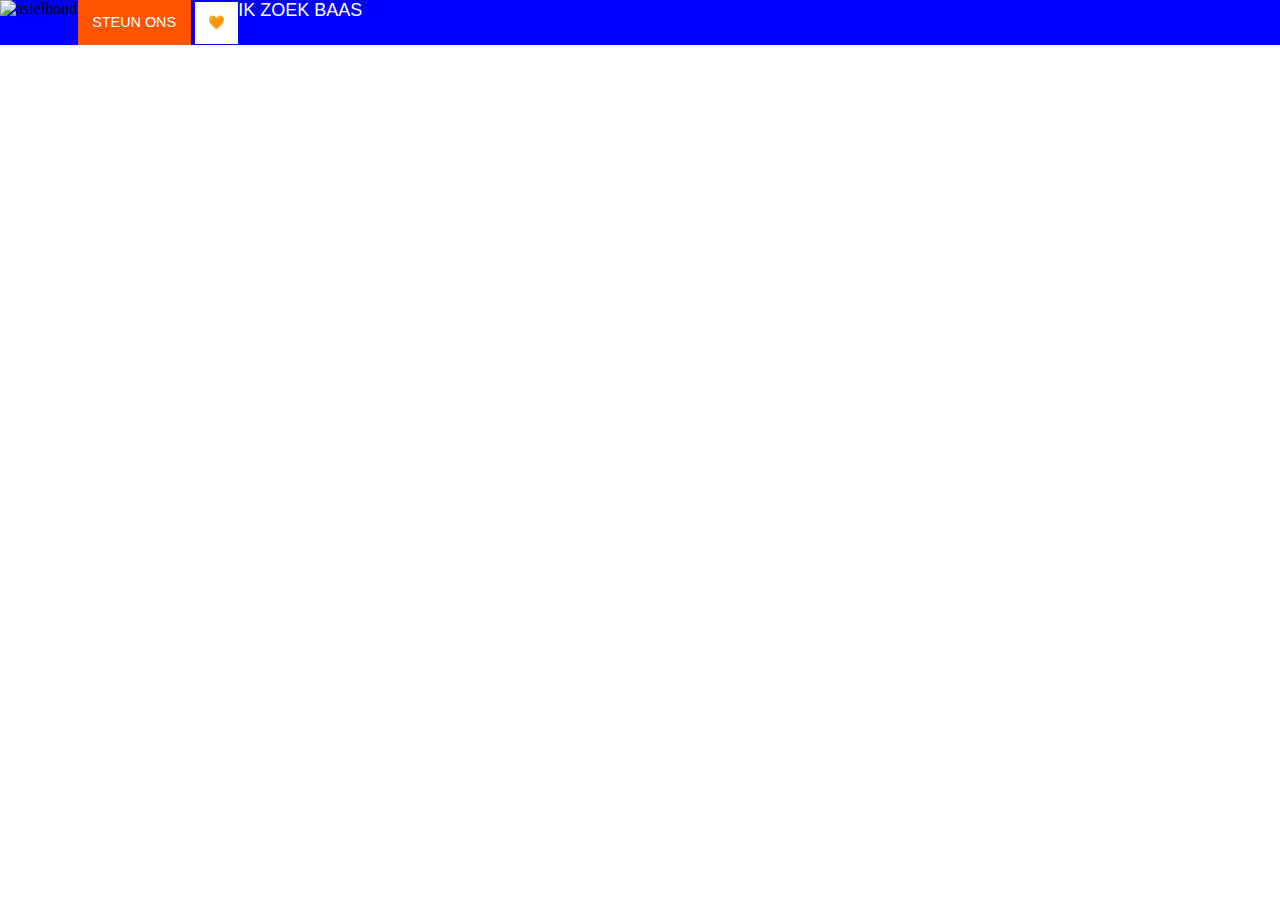
==== index.html @ fabfe022 "Add files via upload" ====
<!DOCTYPE html>
<html lang="en">
<head>
    <meta charset="UTF-8">
    <meta name="viewport" content="width=device-width, initial-scale=1.0">
    <title>Dierenasiel</title>
    <link rel="stylesheet" href="style.css" /> 
</head>
<body>
    <header> 
        <img src="img/hond.jpg" alt="asielhond">
        <a href="index.html"> <img class="logo" src="img/logo-ikzoekbaas.jpg" alt="logo asiel"> </a>
        <nav>
            <button onclick="window.location.href='#';">Steun ons</button> 
            <button onclick="window.location.href='#';">🧡</button> 
        </nav>

       
        <section class="headerimg">
            <p>Ik zoek baas<p> 
        </section>

     

    </header>
</body>
</html>
---- style.css ----
* {
    margin: 0;
    padding: 0;
    box-sizing: border-box;                             /* alle standaard marges rondom de pagina verwijderen */
  }

  :root {
      --background-button-color:#ff5400;
      --background-secundair-button-color:#ffffff;
      --p-button-color: #ffffff;
  }
/******** HEADER EN NAV **********/

  .logo {
      width: 60px;
  }
header {
    position: fixed;                                    /* header staat vast tijdens scrollen */
    display:flex;
    flex-direction: row;   
    background-color: blue;
    width: 100%;
  }

  header > img {
      position: absolute;
      width: 100%;
      height: 100%;
  }

 button:nth-of-type(1) {            /* dit spreekt alleen de 1e button van alle buttons aan */
    position: relative;
    padding:1em;
    border: none;

    background-color:var(--background-button-color);
    color:var(--p-button-color);

    font-family: 'Open Sans', sans-serif;
    font-weight:400;
    font-size:0.9em;
    text-transform:uppercase;

  }

  button:nth-of-type(2) {            /* dit spreekt alleen de 2e button van alle buttons aan */
    position: relative;
    padding:1em;
    border: none;

    background-color:var(--background-secundair-button-color);
  }

  section.headerimg {
    color:var(--p-button-color);

    font-family: 'Open Sans', sans-serif;
    font-size: 1.125em;
    text-transform:uppercase;

  }

  /******** BODY **********/
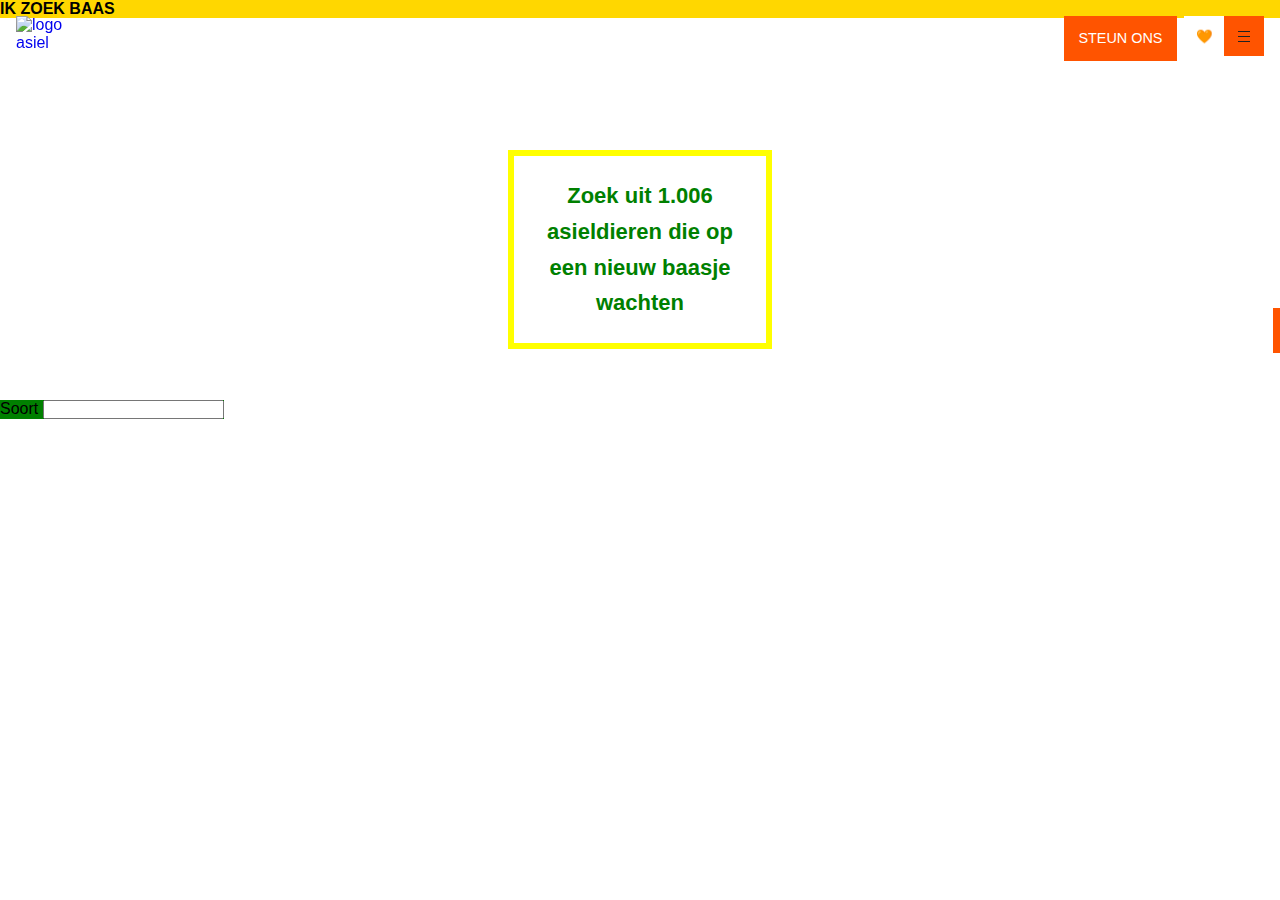
==== commit 7494101a: "Add files via upload" ====
--- a/index.html
+++ b/index.html
@@ -8,20 +8,53 @@
 </head>
 <body>
     <header> 
-        <img src="img/hond.jpg" alt="asielhond">
+
         <a href="index.html"> <img class="logo" src="img/logo-ikzoekbaas.jpg" alt="logo asiel"> </a>
         <nav>
             <button onclick="window.location.href='#';">Steun ons</button> 
             <button onclick="window.location.href='#';">🧡</button> 
+            <button aria-hidden="true">  
+                <span> </span>
+                <span> </span>
+                <span> </span>
+            </button>
+            <ul> 
+                <li><a href="#"> Home </a></li>
+                <li><a href="#"> Zoek een dier </a></li>
+                <li><a href="#"> Succesvol geplaatst </a></li>
+                <li><a href="#"> Dierenasielen </a></li>
+                <li><a href="#"> Meet Your Match </a></li>
+                <li><a href="#"> Adoptietarieven </a></li>
+                <li><a href="#"> Tips voor de baas </a></li>
+
+                <button> Steun ons</button>
+
+            </ul>
         </nav>
 
-       
-        <section class="headerimg">
-            <p>Ik zoek baas<p> 
+    </header>
+    <main> 
+        <section> 
+            <ul>
+                <li><img src="img/header-hond.jpg" alt="hond"/></li>
+                <li><img src="img/header-konijn.jpg" alt="konijn"></li>
+                <li><img src="img/header-hond2.jpg" alt="hond2"></li>
+                <li><img src="img/header-hond3.jpg" alt="hond"></li>
+            </ul>
+         </section>
+
+         <h1> ik zoek baas</h1>
+
+        <section>
+            <h1>Zoek uit 1.006 asieldieren die op een nieuw baasje wachten</h1>
+
+            <form> 
+                <label for="name">Soort </label>
+                <input type="text" name="name" id="soort" required>
+
+            </form>
         </section>
-
-     
-
-    </header>
+    </main> 
+    <script src="script.js"></script>
 </body>
 </html>--- a/style.css
+++ b/style.css
@@ -1,63 +1,290 @@
+ /************************** 
+        GEHELE WEBSITE 
+  **************************/
+
 * {
     margin: 0;
     padding: 0;
-    box-sizing: border-box;                             /* alle standaard marges rondom de pagina verwijderen */
-  }
-
-  :root {
-      --background-button-color:#ff5400;
-      --background-secundair-button-color:#ffffff;
-      --p-button-color: #ffffff;
-  }
-/******** HEADER EN NAV **********/
-
-  .logo {
-      width: 60px;
-  }
+    box-sizing: border-box;                        /* alle standaard marges rondom de pagina verwijderen */
+}
+
+:root {
+    --background-button-color:#ff5400;
+    --text-color: #ffffff;
+    --click-text-color: #222;
+}
+
+body {
+    font-family: 'Open Sans', sans-serif;
+}
+
+  /************************** 
+            HEADER 
+  **************************/
+
+.logo {
+      position: absolute;
+      width: 60px;  
+      margin:1em;
+} 
+
 header {
-    position: fixed;                                    /* header staat vast tijdens scrollen */
-    display:flex;
-    flex-direction: row;   
+    position: fixed;                                /* header staat vast tijdens scrollen */ 
+    z-index:50;
+    display:flex;                 
+
     background-color: blue;
     width: 100%;
-  }
-
-  header > img {
-      position: absolute;
-      width: 100%;
-      height: 100%;
-  }
-
- button:nth-of-type(1) {            /* dit spreekt alleen de 1e button van alle buttons aan */
-    position: relative;
+}
+
+
+    /************************** 
+            NAV
+  **************************/
+
+nav {
+    position: absolute;
+    display: flex;
+    right:0;
+    margin:1em;
+}
+
+header nav ul li a {
+    color:var(--text-color);
+      
+    font-size: 1.375em;
+    font-weight: 600;
+    text-decoration: none;
+    line-height: 2em;
+
+    margin: 3em 1em 1em 1em;                      /* ????? ik wil aan de bovenkant meer margin */ 
+}
+
+header nav ul li a:hover {                        /* als je over de listitems in het menu hovert */ 
+    color:var(--click-text-color);
+}
+
+nav.menuOpen ul {
+    transform:translateX(0);                        /* classlist uit javascript */ 
+}
+
+nav ul {
+    position: fixed;                                /* uit voorbeeldcode oefening 3 Media Queries en Grid gehaald */ 
+    top:0;
+    right:0;
+    bottom:0;
+    left:0;
+
+    transform:translateX(100%);                     /* de ul wordt helemaal uit beeld gebracht */ 
+    transition: .3;
+
+    background-color: #ff5400;
+    list-style: none;
+}
+
+ul button {
+    background-color:yellow;
+    color: red;
+}
+
+button:nth-of-type(1) {                           /* dit spreekt alleen de 1e button van alle buttons aan */
+    position: relative;
+    z-index:100;
     padding:1em;
+    right:.5em;
     border: none;
 
     background-color:var(--background-button-color);
-    color:var(--p-button-color);
-
-    font-family: 'Open Sans', sans-serif;
+    color:var(--text-color);
+
     font-weight:400;
     font-size:0.9em;
     text-transform:uppercase;
-
-  }
-
-  button:nth-of-type(2) {            /* dit spreekt alleen de 2e button van alle buttons aan */
-    position: relative;
+}
+
+button:nth-of-type(2) {                            /* dit spreekt alleen de 2e button van alle buttons aan */
+    position: relative;
+    z-index:100;
+    display: flex;
+    justify-content:center;
+
+
     padding:1em;
     border: none;
 
-    background-color:var(--background-secundair-button-color);
+    width:3em;
+    height:3em;
+
+    background-color:var(--text-color);
+}
+
+nav button:nth-of-type(3) { 
+    background-color:var(--background-button-color);
+    border: none;
+
+    width:3em;
+    height:3em;
+      
+    position: relative;
+    z-index:100;
+
+    display:flex;
+    justify-content: center;
+    align-items:center;
   }
 
-  section.headerimg {
-    color:var(--p-button-color);
-
-    font-family: 'Open Sans', sans-serif;
-    font-size: 1.125em;
+/************************** 
+     NAV: HAMBURGER MENU
+**************************/
+
+nav button:nth-of-type(3) span { 
+    display:block;
+    width:30%;
+    height:1px;
+    background-color:black;
+
+    position: absolute;
+  }
+
+nav button:nth-of-type(3) span:nth-of-type(1) {
+    transform: translateY(-5px);
+    background-color: var(--click-text-color);
+  } 
+
+nav button:nth-of-type(3) span:nth-of-type(2) {
+    background-color: var(--click-text-color);
+} 
+
+nav button:nth-of-type(3) span:nth-of-type(3) {
+    transform: translateY(5px);
+    background-color: var(--click-text-color);
+} 
+
+nav.menuOpen button:nth-of-type(3) span:nth-of-type(1) {
+    transform: rotate(45deg);
+} 
+
+nav.menuOpen button:nth-of-type(3) span:nth-of-type(2) {
+    opacity: 0;
+} 
+
+nav.menuOpen button:nth-of-type(3) span:nth-of-type(3) {
+    transform: rotate(-45deg);
+} 
+
+/************************** 
+        MAIN
+**************************/
+
+main img {
+    position: absolute;
+    
+    width: 100%;
+    height: auto;
+}
+
+main h1 {
+    background-color:gold;
+
+    position: relative;
+    z-index:1;
+
+    font-weight:700;
+    font-size:1em;
     text-transform:uppercase;
-
-  }
-
-  /******** BODY **********/
+}
+
+
+   /************************** 
+        SLIDESHOW
+  **************************/
+  
+main section:first-of-type {                            /* de eerste section in de main --> slideshow */
+    position: relative;
+
+    max-width: 30em;
+    background-color: yellow;
+}
+
+
+@keyframes slideshow {                                  /* code van Sanne */
+	0% {
+		left:100%;
+	}
+	12.5%, 25% {
+		left:0%;
+	}
+	37.5%, 100% {
+		left:-100%;
+	}
+}
+
+main ul {
+	position:relative;
+	margin:0;
+	padding:0;
+	list-style:none;
+}
+
+main li {
+	position:absolute;
+	width:100%;
+	
+	animation-name:slideshow;                           /* code van Sanne */
+	animation-duration:8s;
+	animation-iteration-count:infinite;
+}
+
+main section ul li img {                                /* alle img van de slideshow */
+    width: 170%;
+ 
+}
+
+main li:nth-of-type(1) {                                /* de animatie tijden van alle img */
+    animation-delay:0s;
+}
+
+main li:nth-of-type(2) {
+    animation-delay:2s;
+
+}
+
+main li:nth-of-type(3) {
+    animation-delay:4s;
+}
+
+main li:nth-of-type(4) {
+    animation-delay:6s;
+
+}
+
+
+ /************************** 
+            FORM
+  **************************/
+
+main section h1:nth-of-type(1) {
+    color: green;
+    background-color: var(--text-color);
+    border: solid .3em yellow;
+    
+    font-size: 1.375em;
+    text-align: center;
+    line-height: 1.625em;
+    text-transform: none;
+
+    
+    position: relative;
+    top:6em;
+    margin-left:auto;
+    margin-right: auto;
+    width: 12em;
+    padding: 1em;
+}
+
+section form {
+    position: absolute;
+    top:25em;
+
+    background-color: green;
+}
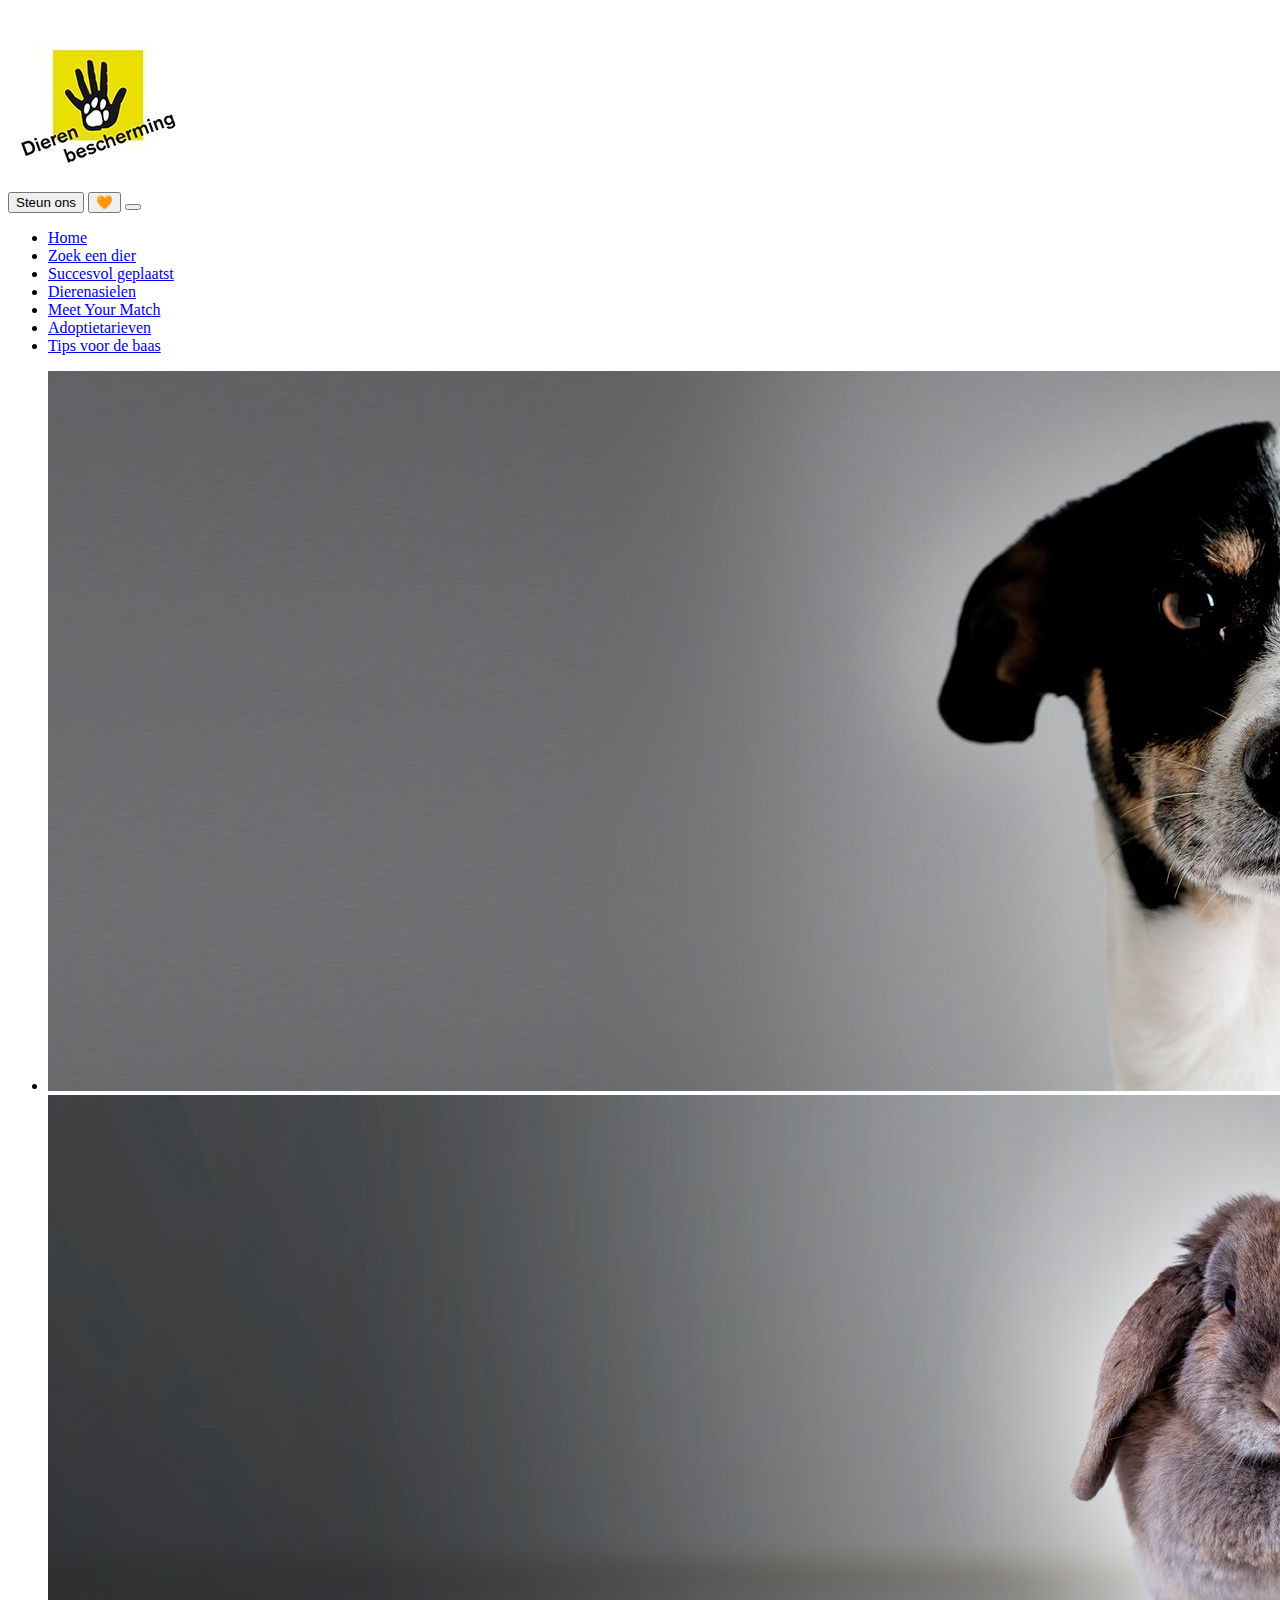
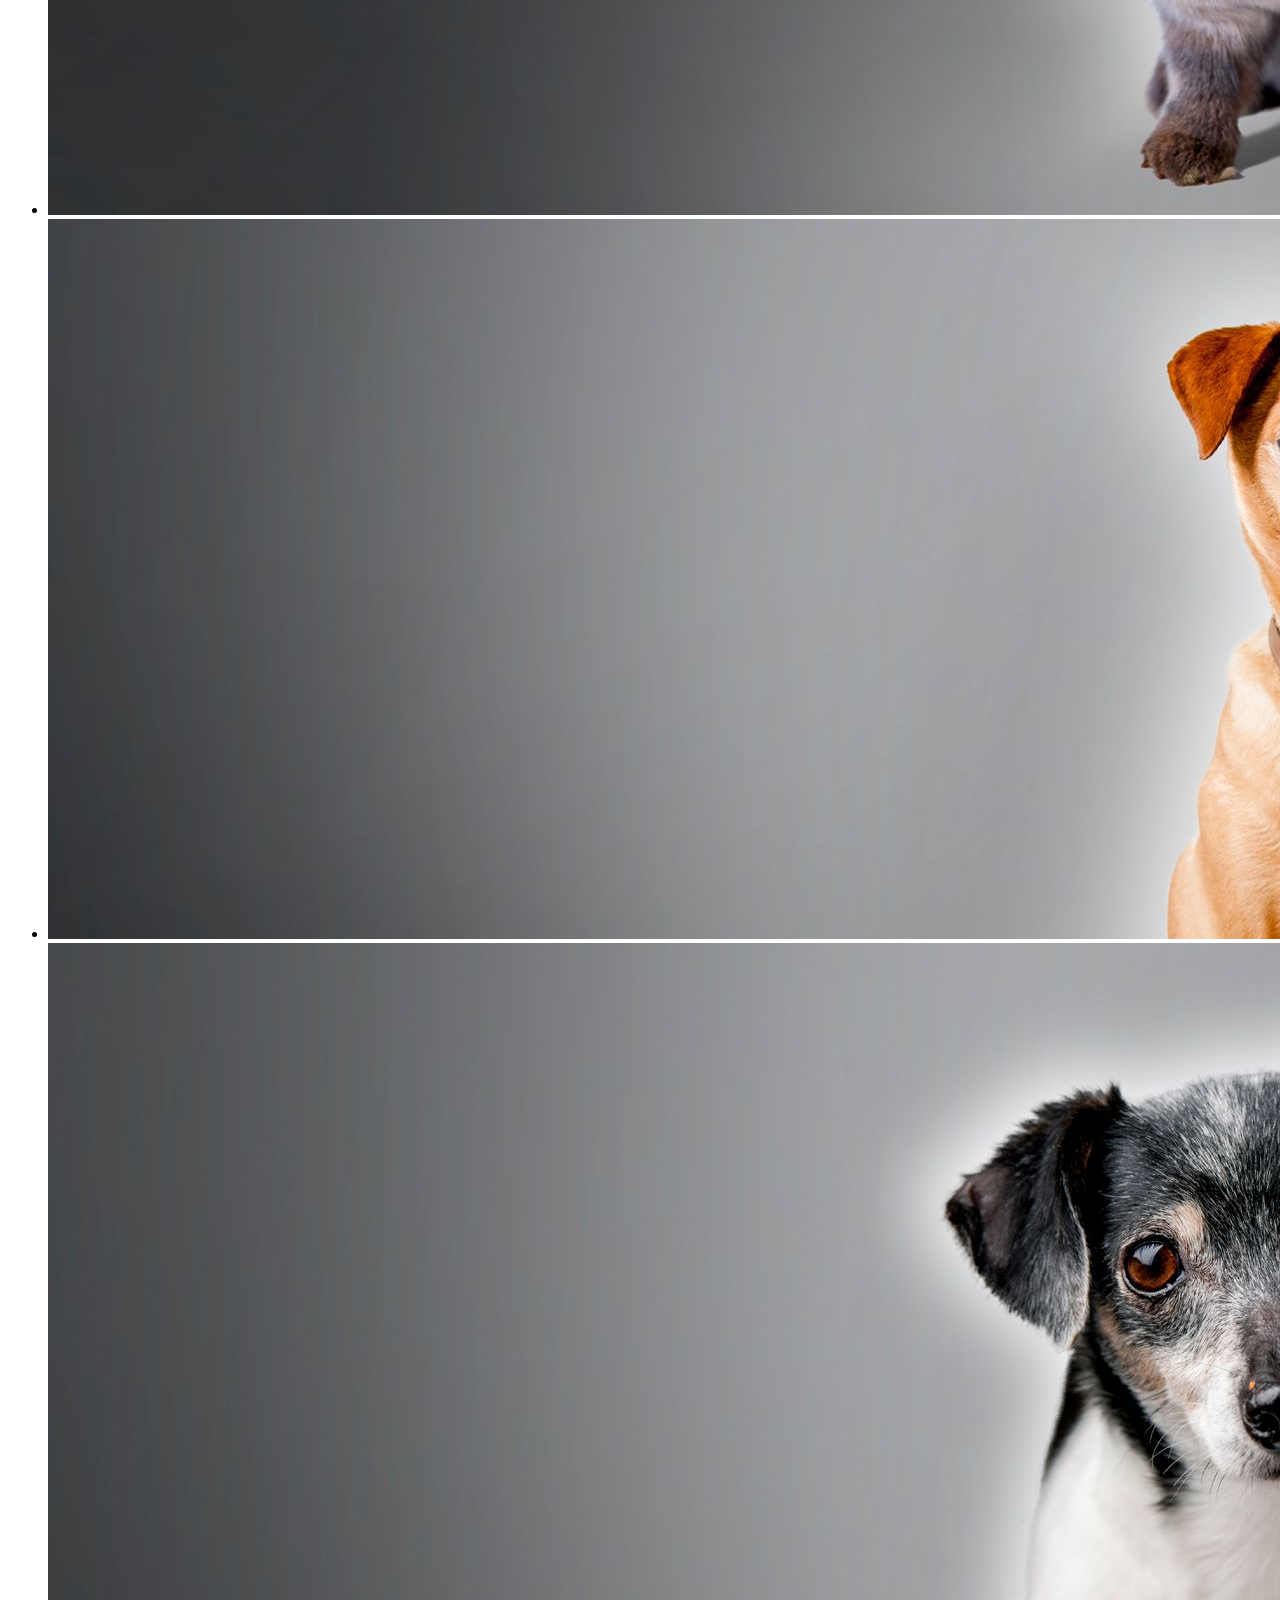
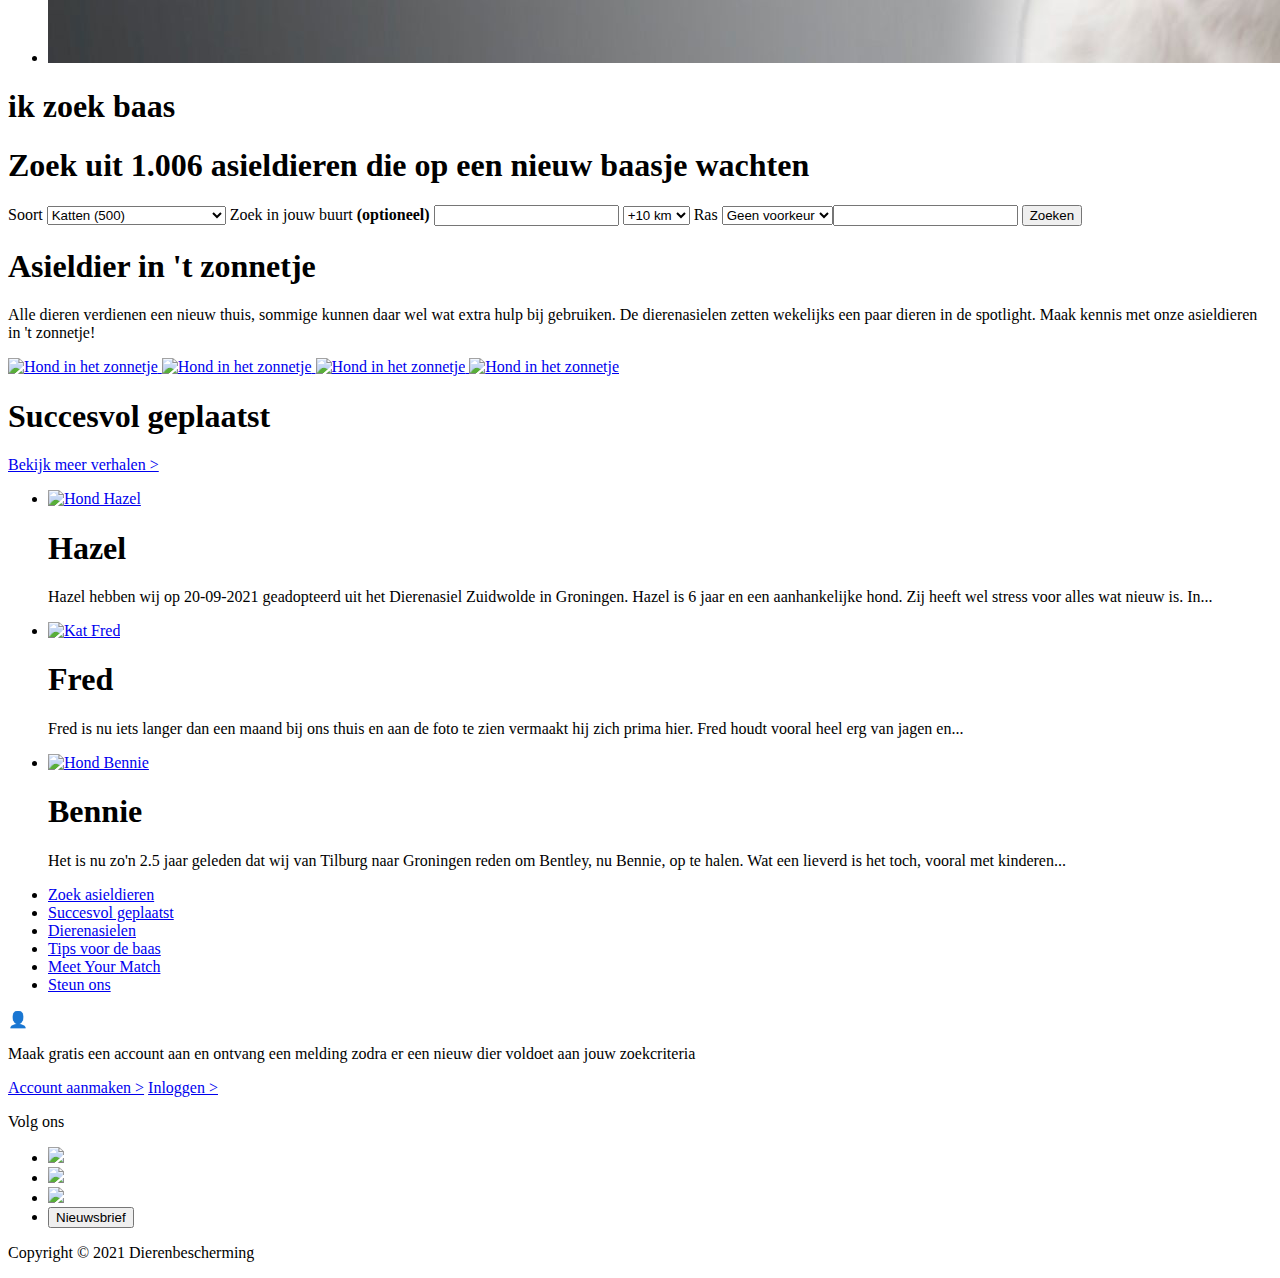
==== commit 85086f09: "Add files via upload" ====
--- a/index.html
+++ b/index.html
@@ -4,15 +4,15 @@
     <meta charset="UTF-8">
     <meta name="viewport" content="width=device-width, initial-scale=1.0">
     <title>Dierenasiel</title>
-    <link rel="stylesheet" href="style.css" /> 
+    <link rel="stylesheet" href="styles/style.css" /> 
 </head>
 <body>
     <header> 
 
         <a href="index.html"> <img class="logo" src="img/logo-ikzoekbaas.jpg" alt="logo asiel"> </a>
         <nav>
-            <button onclick="window.location.href='#';">Steun ons</button> 
-            <button onclick="window.location.href='#';">🧡</button> 
+            <button aria-hidden="true" href="#">Steun ons</button> 
+            <button aria-hidden="true" href="#">🧡</button> 
             <button aria-hidden="true">  
                 <span> </span>
                 <span> </span>
@@ -26,15 +26,12 @@
                 <li><a href="#"> Meet Your Match </a></li>
                 <li><a href="#"> Adoptietarieven </a></li>
                 <li><a href="#"> Tips voor de baas </a></li>
-
-                <button> Steun ons</button>
-
             </ul>
         </nav>
 
     </header>
     <main> 
-        <section> 
+        <section> <!-- 1e section -->
             <ul>
                 <li><img src="img/header-hond.jpg" alt="hond"/></li>
                 <li><img src="img/header-konijn.jpg" alt="konijn"></li>
@@ -45,16 +42,127 @@
 
          <h1> ik zoek baas</h1>
 
-        <section>
+        <section> <!-- 2e section -->
             <h1>Zoek uit 1.006 asieldieren die op een nieuw baasje wachten</h1>
 
             <form> 
-                <label for="name">Soort </label>
+                <label for="soort-dier">Soort</label>
+                <select name="pets" id="soort-dier">
+                    <option value="katten">Katten (500)</option>
+                    <option value="honden">Honden (198)</option>
+                    <option value="konijnen en knagers">Konijnen en knagers (348)</option>
+                    <option value="vogels">Vogels (34)</option>
+                    <option value="katten">Ex-proefdieren (11)</option>
+                    <option value="katten">Overige (0)</option>
+                </select>
+
+                <label for="name">Zoek in jouw buurt <strong> (optioneel) </strong> </label>
                 <input type="text" name="name" id="soort" required>
 
+                <select name="pets" id="pet-select">
+                    <option value="">+10 km</option>
+                    <option value="">+25 km</option>
+                    <option value="">+50 km</option>
+                </select>
+
+                <label for="name">Ras </label>
+                <select name="dierenras" id="rassen">
+                    <option value="geen-voorkeur">Geen voorkeur</option>
+                    <option value="onbekend">Onbekend</option>
+                    <option value="kortharig">Kortharig</option>
+                    <option value="langharig">Langharig</option>
+                    <option value="oosters">Oosters</option>
+                    <option value="overig">Overig</option>
+
+                <label for="name">Leeftijd </label>
+                <input type="text" name="name" id="soort" required>
+
+                <button> Zoeken</button>
             </form>
         </section>
+
+        <section> <!-- 3e section -->
+            <h1> Asieldier in 't zonnetje</h1>
+            <p> Alle dieren verdienen een nieuw thuis, sommige kunnen daar wel wat extra hulp bij gebruiken. 
+                De dierenasielen zetten wekelijks een paar dieren in de spotlight. Maak kennis met onze asieldieren in 't zonnetje!</p>
+                
+                <a href="#">
+                    <img src="img/in-het-zonnetje-1.jpeg" alt="Hond in het zonnetje">
+                </a>
+
+                <a href="#">
+                    <img src="img/in-het-zonnetje-2.jpeg" alt="Hond in het zonnetje">
+                </a>
+
+                <a href="#">
+                    <img src="img/in-het-zonnetje-3.jpeg" alt="Hond in het zonnetje">
+                </a>
+
+                <a href="#">
+                    <img src="img/in-het-zonnetje-4.jpeg" alt="Hond in het zonnetje">
+                </a>
+        </section>
+
+        <section> <!-- 4e section -->
+            <h1> Succesvol geplaatst</h1>
+            <a href="#">Bekijk meer verhalen ></a>
+
+            <ul>
+                <li> 
+                    <a href="#">
+                        <img src="img/hazel-hond.jpeg" alt="Hond Hazel">
+                    </a>
+                    <h1> Hazel </h1>
+                    <p> Hazel hebben wij op 20-09-2021 geadopteerd uit het Dierenasiel Zuidwolde in Groningen. 
+                        Hazel is 6 jaar en een aanhankelijke hond. Zij heeft wel stress voor alles wat nieuw is.
+                        In...</p>
+                </li>
+                <li>
+                    <a href="#">
+                        <img src="img/fred-kat.jpeg" alt="Kat Fred">
+                    </a>
+                    <h1> Fred </h1>
+                    <p> Fred is nu iets langer dan een maand bij ons thuis en aan de foto te zien vermaakt hij zich prima hier. 
+                        Fred houdt vooral heel erg van jagen en...</p>
+                </li>
+                <li>
+                    <a href="#">
+                        <img src="img/bennie-hond.jpeg" alt="Hond Bennie">
+                    </a>
+                    <h1> Bennie </h1>
+                    <p> Het is nu zo'n 2.5 jaar geleden dat wij van Tilburg naar Groningen reden om Bentley, nu Bennie, op te halen. 
+                        Wat een lieverd is het toch, vooral met kinderen...</p>
+                </li>
+            </ul>
+        </section>
     </main> 
-    <script src="script.js"></script>
+
+    <footer> 
+        <ul> <!-- footer > 1e ul-->
+            <li> <a href="#"> Zoek asieldieren</a></li>
+            <li> <a href="#"> Succesvol geplaatst</a></li>
+            <li> <a href="#"> Dierenasielen</a></li>
+            <li> <a href="#"> Tips voor de baas</a></li>
+            <li> <a href="#"> Meet Your Match</a></li>
+            <li> <a href="#"> Steun ons</a></li>
+        </ul>
+
+        <p> 👤 <p>
+        <p> Maak gratis een account aan en ontvang een melding zodra er een nieuw dier voldoet aan jouw zoekcriteria</p>
+        <a href="#">Account aanmaken ></a>
+        <a href="#">Inloggen ></a>
+
+        <p> Volg ons</p>
+        <ul> <!-- footer > 2e ul-->
+            <li> <a href="#"> <img src="img/facebook-icon.png"/> </a> </li>
+            <li> <a href="#"> <img src="img/twitter-icon.png"/> </a> </li>
+            <li> <a href="#"> <img src="img/instagram-icon.png"/> </a> </li>
+            <li> <a href="#"> <button> Nieuwsbrief </button> </a> </li>
+        </ul>
+
+        <p> Copyright © 2021 Dierenbescherming </p>
+            
+    </footer>
+    <script src="scripts/script.js"></script>
 </body>
 </html>--- a/styles/style.css
+++ b/styles/style.css
@@ -0,0 +1,5 @@
+/* CSS Document */
+*, *::after, *::before {
+  box-sizing:border-box;  
+}
+
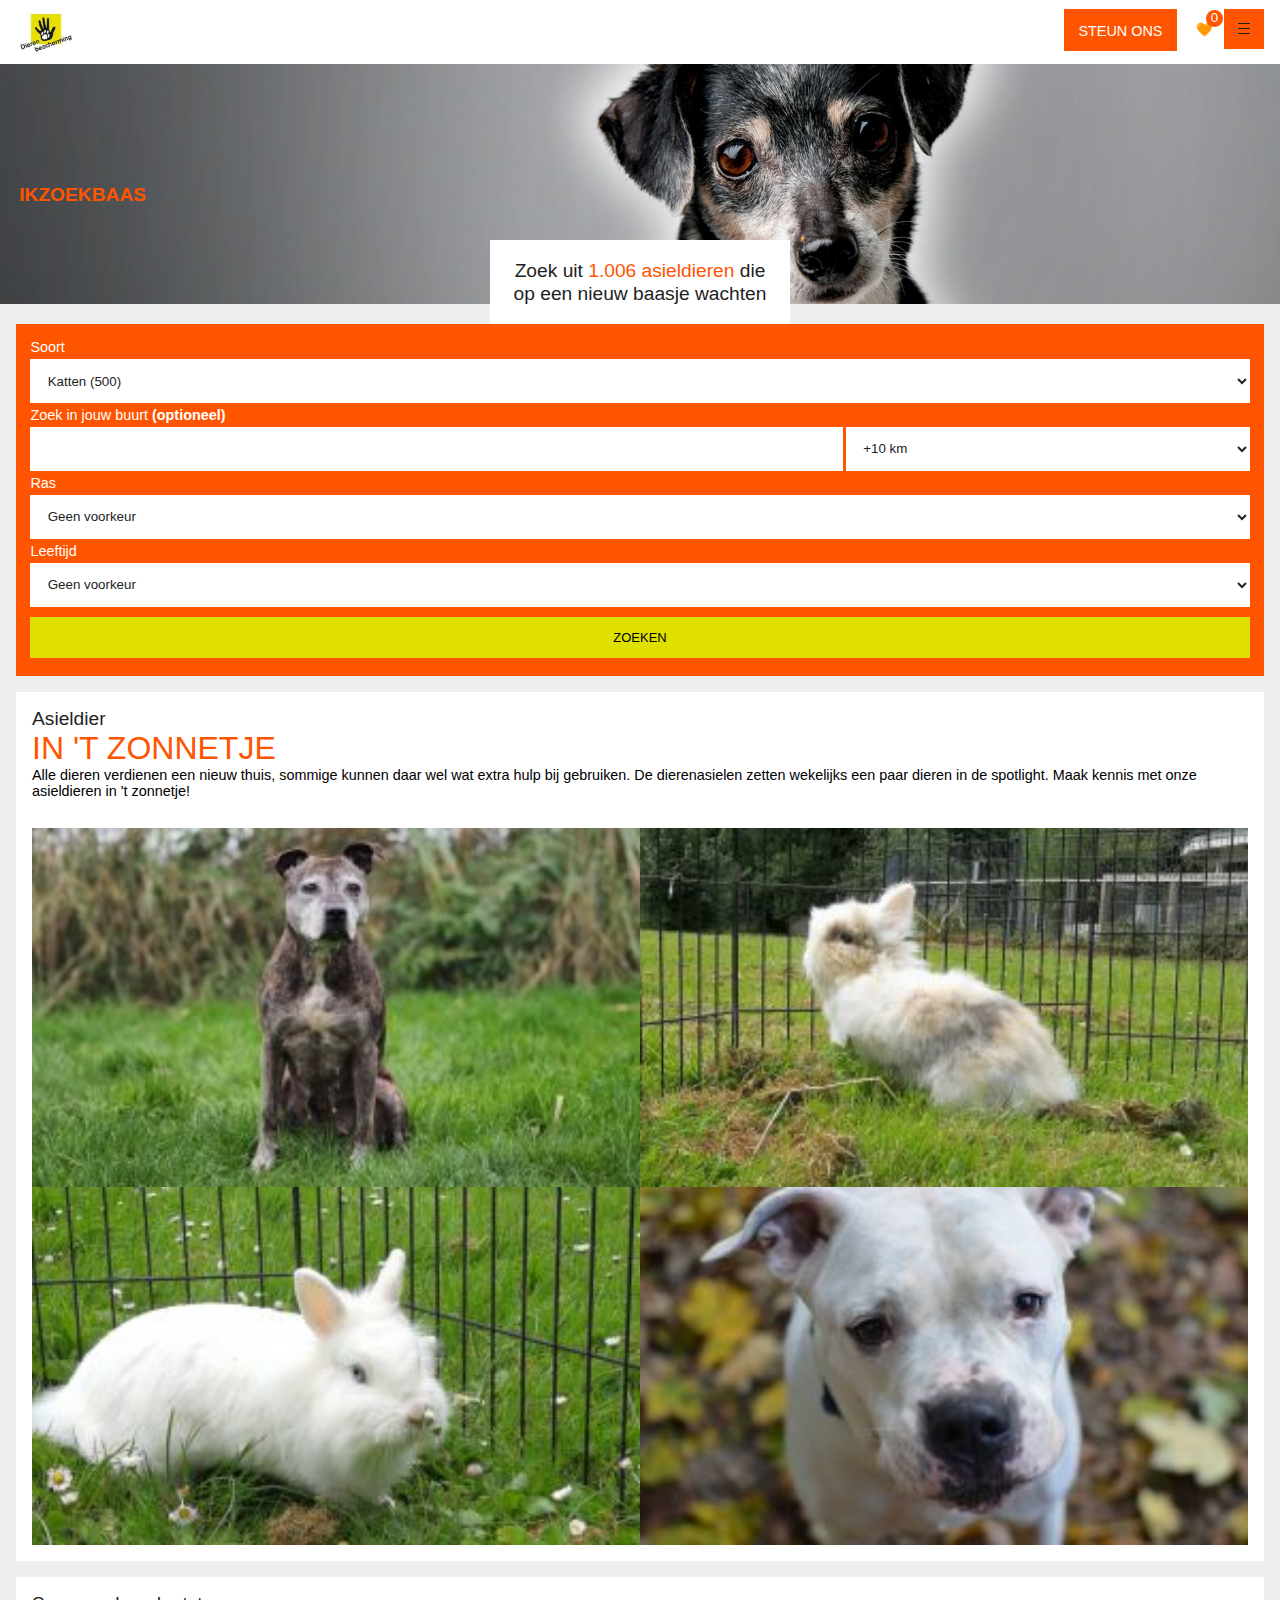
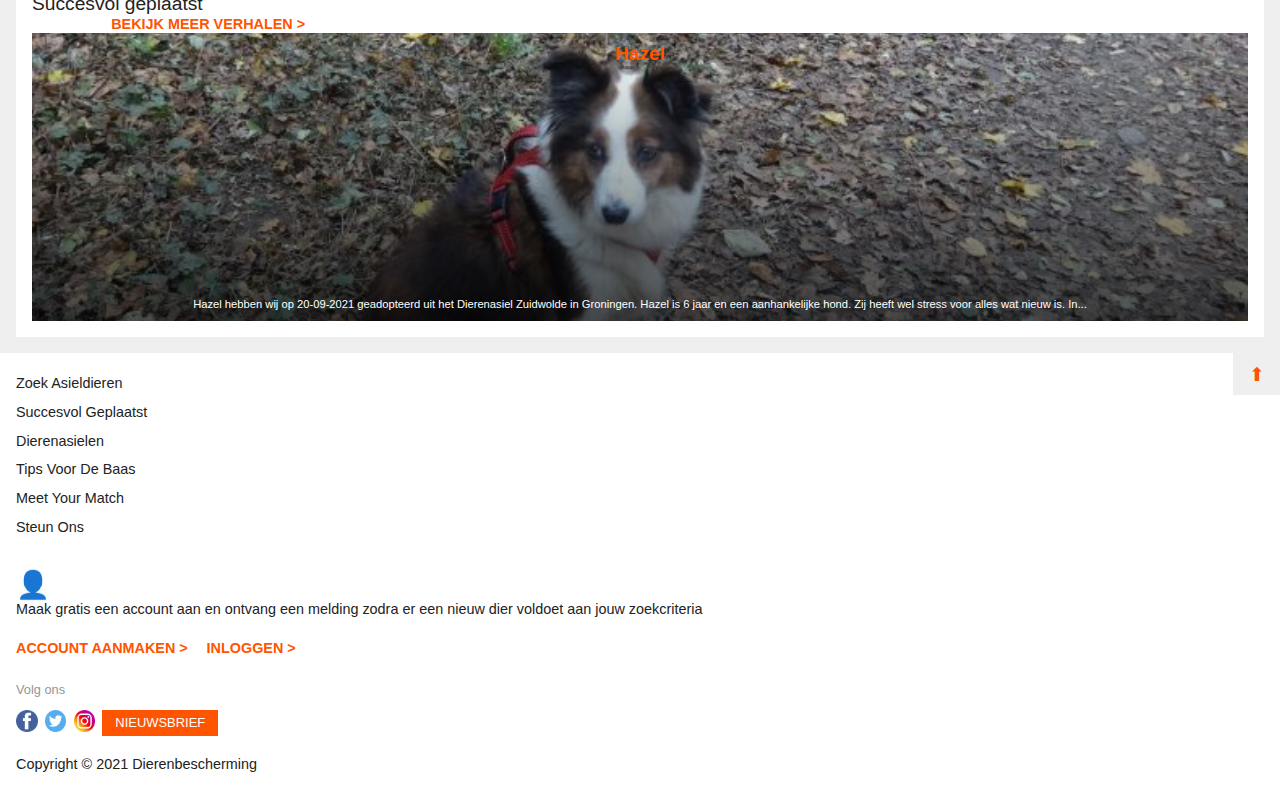
==== commit a025afa3: "Add files via upload" ====
--- a/index.html
+++ b/index.html
@@ -5,14 +5,16 @@
     <meta name="viewport" content="width=device-width, initial-scale=1.0">
     <title>Dierenasiel</title>
     <link rel="stylesheet" href="styles/style.css" /> 
+    <link rel="stylesheet" href="styles/homepagina.css" /> 
+
 </head>
 <body>
     <header> 
 
         <a href="index.html"> <img class="logo" src="img/logo-ikzoekbaas.jpg" alt="logo asiel"> </a>
         <nav>
-            <button aria-hidden="true" href="#">Steun ons</button> 
-            <button aria-hidden="true" href="#">🧡</button> 
+            <button aria-label="Naar steun ons pagina" href="#">Steun ons</button> 
+            <button aria-label="Wishlist bekijken" href="#">🧡 <span>0</span></button> 
             <button aria-hidden="true">  
                 <span> </span>
                 <span> </span>
@@ -20,18 +22,21 @@
             </button>
             <ul> 
                 <li><a href="#"> Home </a></li>
-                <li><a href="#"> Zoek een dier </a></li>
+                <li><a href="zoekdier.html"> Zoek een dier </a></li>
                 <li><a href="#"> Succesvol geplaatst </a></li>
                 <li><a href="#"> Dierenasielen </a></li>
                 <li><a href="#"> Meet Your Match </a></li>
                 <li><a href="#"> Adoptietarieven </a></li>
                 <li><a href="#"> Tips voor de baas </a></li>
+                <li><input type="checkbox" id="dark-mode" name="dark-mode" value="dark-mode" class="visually-hidden">
+                    <label for="dark-mode">Dark mode</label></li>
             </ul>
         </nav>
 
     </header>
     <main> 
         <section> <!-- 1e section -->
+            <h1> ikzoekbaas</h1>
             <ul>
                 <li><img src="img/header-hond.jpg" alt="hond"/></li>
                 <li><img src="img/header-konijn.jpg" alt="konijn"></li>
@@ -40,14 +45,13 @@
             </ul>
          </section>
 
-         <h1> ik zoek baas</h1>
 
         <section> <!-- 2e section -->
-            <h1>Zoek uit 1.006 asieldieren die op een nieuw baasje wachten</h1>
+            <h1>Zoek uit <strong>1.006 asieldieren </strong> die op een nieuw baasje wachten</h1>
 
             <form> 
                 <label for="soort-dier">Soort</label>
-                <select name="pets" id="soort-dier">
+                <select name="dieren" id="soort-dier">
                     <option value="katten">Katten (500)</option>
                     <option value="honden">Honden (198)</option>
                     <option value="konijnen en knagers">Konijnen en knagers (348)</option>
@@ -56,16 +60,16 @@
                     <option value="katten">Overige (0)</option>
                 </select>
 
-                <label for="name">Zoek in jouw buurt <strong> (optioneel) </strong> </label>
-                <input type="text" name="name" id="soort" required>
+                <label for="woonplaats">Zoek in jouw buurt <strong> (optioneel) </strong> </label>
+                <input type="text" name="name" id="woonplaats" required> <!-- dit veld is verplicht, anders kan de gebruiker niet verder-->
 
-                <select name="pets" id="pet-select">
+                <select name="km" id="aantal km">
                     <option value="">+10 km</option>
                     <option value="">+25 km</option>
                     <option value="">+50 km</option>
                 </select>
 
-                <label for="name">Ras </label>
+                <label for="rassen">Ras </label>
                 <select name="dierenras" id="rassen">
                     <option value="geen-voorkeur">Geen voorkeur</option>
                     <option value="onbekend">Onbekend</option>
@@ -73,34 +77,52 @@
                     <option value="langharig">Langharig</option>
                     <option value="oosters">Oosters</option>
                     <option value="overig">Overig</option>
+                </select>
 
-                <label for="name">Leeftijd </label>
-                <input type="text" name="name" id="soort" required>
+                <label for="leeftijd-dier">Leeftijd </label>
+                <select name="leeftijd" id="leeftijd-dier">
+                    <option value="geen-voorkeur">Geen voorkeur</option>
+                    <option value="jonger-dan-1">Jonger dan 1 jaar</option>
+                    <option value="1-tot-3">1 tot 3 jaar</option>
+                    <option value="4-tot-8">4 tot 8 jaar</option>
+                    <option value="9-of-ouder">9 jaar of ouder</option>
+                </select>
 
-                <button> Zoeken</button>
+                <button aria-label="Zoeken" href="#">Zoeken</button>             
             </form>
         </section>
 
         <section> <!-- 3e section -->
-            <h1> Asieldier in 't zonnetje</h1>
+            <h1> Asieldier</h1> <h1>in 't zonnetje</h1>
             <p> Alle dieren verdienen een nieuw thuis, sommige kunnen daar wel wat extra hulp bij gebruiken. 
                 De dierenasielen zetten wekelijks een paar dieren in de spotlight. Maak kennis met onze asieldieren in 't zonnetje!</p>
                 
-                <a href="#">
-                    <img src="img/in-het-zonnetje-1.jpeg" alt="Hond in het zonnetje">
-                </a>
-
-                <a href="#">
-                    <img src="img/in-het-zonnetje-2.jpeg" alt="Hond in het zonnetje">
-                </a>
-
-                <a href="#">
-                    <img src="img/in-het-zonnetje-3.jpeg" alt="Hond in het zonnetje">
-                </a>
-
-                <a href="#">
-                    <img src="img/in-het-zonnetje-4.jpeg" alt="Hond in het zonnetje">
-                </a>
+            <ul> 
+                <li> 
+                    <a href="#">
+                        <h2> Tom </h2>
+                        <img src="img/in-het-zonnetje-1.jpeg" alt="Hond in het zonnetje">
+                    </a>
+                </li>
+                <li> 
+                    <a href="#">
+                        <h2> Tom </h2>
+                        <img src="img/in-het-zonnetje-2.jpeg" alt="Hond in het zonnetje">
+                    </a>
+                </li>
+                <li> 
+                    <a href="#">
+                        <h2> Tom </h2>
+                        <img src="img/in-het-zonnetje-3.jpeg" alt="Hond in het zonnetje">
+                    </a>
+                </li>
+                <li>
+                    <a href="#">
+                        <h2> Tom </h2>
+                        <img src="img/in-het-zonnetje-4.jpeg" alt="Hond in het zonnetje">
+                    </a>
+                </li>
+            </ul>
         </section>
 
         <section> <!-- 4e section -->
@@ -108,36 +130,40 @@
             <a href="#">Bekijk meer verhalen ></a>
 
             <ul>
-                <li> 
+                <li id="metverloop">
                     <a href="#">
+                        <h2> Hazel </h2>
+                        <p> Hazel hebben wij op 20-09-2021 geadopteerd uit het Dierenasiel Zuidwolde in Groningen. 
+                            Hazel is 6 jaar en een aanhankelijke hond. Zij heeft wel stress voor alles wat nieuw is.
+                            In...</p>
                         <img src="img/hazel-hond.jpeg" alt="Hond Hazel">
                     </a>
-                    <h1> Hazel </h1>
-                    <p> Hazel hebben wij op 20-09-2021 geadopteerd uit het Dierenasiel Zuidwolde in Groningen. 
-                        Hazel is 6 jaar en een aanhankelijke hond. Zij heeft wel stress voor alles wat nieuw is.
-                        In...</p>
+                   
                 </li>
-                <li>
+                <li id="metverloop">
                     <a href="#">
+                        <h2> Fred </h2>
+                        <p> Fred is nu iets langer dan een maand bij ons thuis en aan de foto te zien vermaakt hij zich prima hier. 
+                            Fred houdt vooral heel erg van jagen en...</p>
                         <img src="img/fred-kat.jpeg" alt="Kat Fred">
                     </a>
-                    <h1> Fred </h1>
-                    <p> Fred is nu iets langer dan een maand bij ons thuis en aan de foto te zien vermaakt hij zich prima hier. 
-                        Fred houdt vooral heel erg van jagen en...</p>
+                  
                 </li>
-                <li>
+                <li id="metverloop"> 
                     <a href="#">
+                        <h2> Bennie </h2>
+                        <p> Het is nu zo'n 2.5 jaar geleden dat wij van Tilburg naar Groningen reden om Bentley, nu Bennie, op te halen. 
+                        Wat een lieverd is het toch, vooral met kinderen...</p>
                         <img src="img/bennie-hond.jpeg" alt="Hond Bennie">
                     </a>
-                    <h1> Bennie </h1>
-                    <p> Het is nu zo'n 2.5 jaar geleden dat wij van Tilburg naar Groningen reden om Bentley, nu Bennie, op te halen. 
-                        Wat een lieverd is het toch, vooral met kinderen...</p>
+                    
                 </li>
             </ul>
         </section>
     </main> 
 
     <footer> 
+        <button aria-label = "terug omhoog">⬆</button>
         <ul> <!-- footer > 1e ul-->
             <li> <a href="#"> Zoek asieldieren</a></li>
             <li> <a href="#"> Succesvol geplaatst</a></li>
@@ -146,11 +172,12 @@
             <li> <a href="#"> Meet Your Match</a></li>
             <li> <a href="#"> Steun ons</a></li>
         </ul>
-
-        <p> 👤 <p>
+        <section> 
+        <p> 👤 </p>
         <p> Maak gratis een account aan en ontvang een melding zodra er een nieuw dier voldoet aan jouw zoekcriteria</p>
         <a href="#">Account aanmaken ></a>
         <a href="#">Inloggen ></a>
+    </section>
 
         <p> Volg ons</p>
         <ul> <!-- footer > 2e ul-->
@@ -164,5 +191,7 @@
             
     </footer>
     <script src="scripts/script.js"></script>
+    <script src="scripts/script-darkmode.js"></script>
+
 </body>
 </html>--- a/styles/style.css
+++ b/styles/style.css
@@ -1,5 +1,472 @@
-/* CSS Document */
-*, *::after, *::before {
-  box-sizing:border-box;  
-}
-
+/* dit is de algemene css van de gehele website */
+ 
+ 
+ /************************** 
+        GEHELE WEBSITE 
+  **************************/
+
+  * {
+    margin: 0;
+    padding: 0;
+    box-sizing: border-box;                        /* alle standaard marges rondom de pagina verwijderen */
+}
+  
+
+:root {
+    --primaire-highlight-color:#ff5400;
+    --selected-highlight-color:#9c3b0b;
+    --secundaire-highlight-color: #222;
+    --basic-white-color: #ffffff;
+    --grey-text-color:#959595; 
+    --background-color: #efefef;
+    --search-button-color:#dfdf00;
+}
+
+body {
+    font-family: 'Open Sans', sans-serif;
+    background-color: var(--background-color);
+}
+
+/************************** 
+        DARKMODE
+**************************/
+@media (prefers-color-scheme:dark) {
+    :root {
+      --background-color:#222;
+      --secundaire-highlight-color: #ffffff;
+      --basic-white-color: rgb(204, 204, 204);
+
+
+    }
+  }
+  
+  :root.darkMode {
+    --background-color:#222;
+    --secundaire-highlight-color: #ffffff;
+    --basic-white-color: rgb(204, 204, 204);
+
+  }
+  
+
+  .visually-hidden {                /* zorgt ervoor dat je de checkbox niet ziet*/
+    clip: rect(0 0 0 0);
+    clip-path: inset(50%);
+    width: 1px;
+    height:1px;
+    overflow:hidden;
+    position: absolute;
+    white-space: nowrap;
+  } 
+
+  nav li:nth-of-type(8) {
+    color: var(--primaire-highlight-color);
+    background-color: var(--basic-white-color);
+    margin: 1em 0 0 0;
+    padding:.5em .5em .5em 1em;
+
+    font-size: 1.3em;
+    text-transform: uppercase;
+    text-align: left;
+  }
+
+  /************************** 
+            HEADER 
+  **************************/
+
+.logo {
+    width: 60px;  
+} 
+
+header {
+  position: sticky;                                /* header staat op een vaste plek, wanneer hij bovenaan komt blijft hij plakken*/ 
+  z-index:100;
+  display:flex;  
+  justify-content:space-between; 
+  align-items: center;
+  top:0;             
+
+  background-color: white;
+  width: 100%;
+  padding: 0 1em;
+}
+
+
+  /************************** 
+          NAV
+**************************/
+
+nav {
+  display: flex;
+}
+
+header nav ul li a {
+  color:var(--basic-white-color);
+    
+  font-size: 1.375em;
+  font-weight: 600;
+  text-decoration: none;
+  line-height: 2em;
+
+  margin: 3em 1em 1em 1em;                      /* ????? ik wil aan de bovenkant meer margin */ 
+}
+
+header nav ul li a:hover {                        /* als je over de listitems in het menu hovert */ 
+  color:var(--secundaire-highlight-color);
+}
+
+nav.menuOpen ul {
+  transform:translateX(0);                        /* classlist uit javascript */ 
+}
+
+nav ul {
+  position: fixed;                                /* uit voorbeeldcode oefening 3 Media Queries en Grid gehaald */ 
+  top:0;
+  right:0;
+  bottom:0;
+  left:0;
+
+  transform:translateX(100%);                     /* de ul wordt helemaal uit beeld gebracht */ 
+  transition: .3;
+
+  background-color: #ff5400;
+  list-style: none;
+}
+
+nav ul button {
+  background-color:yellow;
+  color: red;
+}
+
+nav button:nth-of-type(1) {                           /* dit spreekt alleen de 1e button van alle buttons in de nav aan */
+  position: relative;
+  cursor: pointer;
+
+  padding:1em;
+  right:.5em;
+  border: none;
+  height:2.9em;                     /* even groot als de andere 2 buttons*/
+
+
+  background-color:var(--primaire-highlight-color);
+  color:var(--basic-white-color);
+
+  font-weight:400;
+  font-size:0.9em;
+  text-transform:uppercase;
+}
+
+nav button:nth-of-type(2) {                            /* dit spreekt alleen de 2e button van alle buttons in de nav aan, etc... */
+    position: relative;
+    display: flex;
+    justify-content:center;
+    cursor: pointer;
+
+    padding:1em;
+    border:0;
+    width:3em;
+    height:3em;
+
+    background-color:var(--basic-white-color);
+    }
+
+
+nav button:nth-of-type(2) span {
+    position:absolute;
+    right:.1em;
+    top:.1em;
+    
+    min-width:1.25em; 
+    padding:0 .25em;
+    
+    border-radius:.625em;
+    
+    font-size:1em;
+    text-align:center;
+    line-height:1.25em;
+    color:white;
+    background-color:var(--primaire-highlight-color);
+}
+
+
+
+nav button:nth-of-type(3) { 
+  background-color:var(--primaire-highlight-color);
+  border: none;
+
+  width:3em;
+  height:3em;
+    
+  position: relative;
+  cursor: pointer;
+
+  display:flex;
+  justify-content: center;
+  align-items:center;
+  z-index: 100;
+}
+
+/************************** 
+   NAV: HAMBURGER MENU
+**************************/
+
+nav button:nth-of-type(3) span {                    /* code sanne */
+  display:block;
+  width:30%;
+  height:1px;
+  background-color:black;
+
+  position: absolute;
+}
+
+nav button:nth-of-type(3) span:nth-of-type(1) {
+  transform: translateY(-5px);
+  background-color: var(--secundaire-highlight-color);
+} 
+
+nav button:nth-of-type(3) span:nth-of-type(2) {
+  background-color: var(--secundaire-highlight-color);
+} 
+
+nav button:nth-of-type(3) span:nth-of-type(3) {
+  transform: translateY(5px);
+  background-color: var(--secundaire-highlight-color);
+} 
+
+nav.menuOpen button:nth-of-type(3) span:nth-of-type(1) {
+  transform: rotate(45deg);
+} 
+
+nav.menuOpen button:nth-of-type(3) span:nth-of-type(2) {
+  opacity: 0;
+} 
+
+nav.menuOpen button:nth-of-type(3) span:nth-of-type(3) {
+  transform: rotate(-45deg);
+} 
+
+
+
+  /************************** 
+        SLIDESHOW
+  **************************/
+  
+  main section:nth-of-type(1) {                            /* de eerste section in de main --> slideshow */
+    position: relative;
+
+    /* max-width: 30em; */
+    height: 15em;
+}
+
+
+@keyframes slideshow {                                  /* code van Sanne */
+	0% {
+		left:100%;
+	}
+	12.5%, 25% {
+		left:0%;
+	}
+	37.5%, 100% {
+		left:-100%;
+	}
+}
+
+main ul {
+	position:relative;
+	margin:0;
+	padding:0;
+    list-style:none;
+    }
+
+main section:nth-of-type(1) li {
+	position:absolute;
+    width:100%;
+
+	animation-name:slideshow;                           /* code van Sanne */
+	animation-duration:8s;
+	animation-iteration-count:infinite;
+}
+
+main section:nth-of-type(1) ul li img {                                /* alle img van de slideshow */
+    height: 15em;
+    object-fit: cover;
+ 
+}
+
+main li:nth-of-type(1) {                                /* de animatie tijden van alle img */
+    animation-delay:0s;
+}
+
+main li:nth-of-type(2) {
+    animation-delay:2s;
+
+}
+
+main li:nth-of-type(3) {
+    animation-delay:4s;
+}
+
+main li:nth-of-type(4) {
+    animation-delay:6s;
+
+}
+
+
+/************************** 
+        MAIN
+**************************/
+
+main section:nth-of-type(1) img {
+    position: absolute;
+    
+    width: 100%;
+    height: auto;
+}
+
+main section:nth-of-type(1) h1 {
+    color: var(--primaire-highlight-color);
+
+    position: relative;
+    z-index:1;
+
+    font-weight:700;
+    font-size:1.2em;
+    text-transform:uppercase;
+}
+
+main section:nth-of-type(1) h1 {
+    position: absolute;
+    top: 50%;
+    left: 1em;
+}
+  
+  /************************** 
+            FOOTER
+  **************************/
+
+footer {
+    background-color: var(--basic-white-color);
+
+    padding:1em;
+    position: relative;
+}
+
+/**** 1e ul *****/
+
+footer > button:first-of-type {          /* omhoog button, met de > selecteer ik ALLEEN de buttons in de footer (niet in ul's, il's, etc.) */
+    background-color:var(--background-color);
+    color: var(--primaire-highlight-color);
+    border: 0;
+
+    font-size: 1.2em;
+
+    position: absolute;  
+    right:0;
+    top:0;
+    padding: .5em .8em;
+    cursor: pointer;
+}
+
+footer ul {
+text-decoration: none;
+list-style:none;
+}
+
+footer ul:nth-of-type(1) {
+    flex-direction: row;
+}
+
+footer li {
+    text-decoration: none;
+    list-style:none;
+    text-transform: capitalize;
+}
+
+footer li a {
+    color: var(--secundaire-highlight-color);
+
+    font-size: .9em;
+    text-decoration: 0;
+    line-height: 2em;
+}
+
+footer li a:hover, footer li a:focus {
+    color: var(--primaire-highlight-color);
+}
+
+footer section p:nth-of-type(1) {           /* icon */
+    font-size:1.7em;
+    margin: 1em 0 0 0;
+}
+
+footer section p:nth-of-type(2) {           /* maak gratis... */
+    font-size:.9em;
+    color: var(--secundaire-highlight-color);
+}
+
+
+footer section a {
+    color: var(--primaire-highlight-color);
+    text-decoration: 0;
+    text-transform: uppercase;
+    font-weight:600;
+    font-size: .9em;
+
+    margin-right:1em;
+}
+
+footer section a:hover {
+    color: var(--secundaire-highlight-color);
+
+}
+
+footer p:nth-of-type(1) {                              /* volg ons */
+    color: var(--grey-text-color);
+
+    font-size: .8em;
+    margin:2em 0 1em 0;
+}
+
+/**** 2e ul *****/
+
+footer p:nth-of-type(2) {               /* copyright*/
+    margin-bottom: 1.5em;
+    color: var(--secundaire-highlight-color);
+    font-size: .9em;
+}
+
+footer ul:nth-of-type(2) {
+  display: flex;
+  flex-direction:row;
+}
+
+footer ul:nth-of-type(2) img {
+    width: 1.5em;
+    margin-right: .5em;   
+    margin-bottom: 1em;
+}
+
+footer ul:nth-of-type(2) button {
+    background-color: var(--primaire-highlight-color);
+    color: var(--basic-white-color);
+
+    padding:1em;
+    left:8em;
+    border: none;
+    height:1em;  
+    display:flex;
+    justify-content: center;
+    align-items: center; 
+
+    text-transform: uppercase;
+    font-weight: 400;
+    font-size: .9em;
+
+    cursor: pointer;
+}
+
+footer ul:nth-of-type(2) button:hover, footer ul:nth-of-type(2) button:focus {
+    background-color: var(--basic-white-color);
+    color: var(--primaire-highlight-color);
+}
+
+
--- a/styles/homepagina.css
+++ b/styles/homepagina.css
@@ -0,0 +1,277 @@
+/* dit is de css van de homepagina */
+
+
+ /************************** 
+            FORM
+  **************************/
+
+section:nth-of-type(2) {
+    margin-left:1em;
+    margin-right:1em;
+    margin-top: -4em;
+}
+
+section:nth-of-type(2) h1 {
+    color: var(--secundaire-highlight-color);
+    background-color: var(--basic-white-color);
+    
+    font-size: 1.2em;
+    text-align: center;
+    line-height: 1.2em;
+    font-weight: 500;
+    
+    position: relative;
+    margin-left:auto;
+    margin-right: auto;
+    max-width: 15.6em;
+    padding: 1em;
+}
+
+h1 strong {
+    color: var(--primaire-highlight-color);
+    
+    font-weight: 500;
+}
+
+section form {
+    background-color: var(--primaire-highlight-color);
+    color: var(--basic-white-color);
+
+    font-weight: 400;
+    font-size: .9em;
+
+    margin-left:auto;
+    margin-right: auto;
+    margin-bottom:1em;
+    padding: 1em;
+
+    display: grid;
+    grid-template-columns: 2fr 1fr;                   /* fr = fractie, 1 = 1/3, 2 = 2/3, 3  = 3/3*/
+    position: relative;
+
+}
+
+label, input, button, select {
+  grid-column-start:1;                              /* sanne */
+  grid-column-end:3;                                /* sanne */
+
+  margin-bottom:.3em;
+}
+
+form select, input {
+    color: var(--secundaire-highlight-color);
+    background-color:var(--basic-white-color);
+    
+    padding: 1em;
+    border:0;
+}
+
+input:nth-of-type(1) {
+    grid-column-start:1;                        /* sanne */
+    grid-column-end:2;                         /* sanne */
+}
+
+select:nth-of-type(2) {                     /*10km optie*/
+    grid-column-start:2;                      /* sanne */
+    grid-column-end:3;                        /* sanne */
+
+    margin-left:.2em;
+}
+
+form button {
+    background-color: var(--search-button-color);
+
+    border:0;
+    padding:1em;
+    margin-top:.5em;
+
+    text-transform: uppercase;
+    font-weight: 400;
+    font-size:.9em;
+
+    cursor: pointer;                    /* de cursor wordt een handje */
+}
+
+form button:hover, form button:focus {                          /* als je hovert of tabt zie je deze opmaak */
+    background-color: var(--basic-white-color);
+    color: var(--primaire-highlight-color);
+}
+
+
+/************************** 
+      IN HET ZONNETJE
+  **************************/
+
+section:nth-of-type(3) {
+    background-color: var(--basic-white-color);   
+
+    margin:1em;   
+    padding:1em;
+}
+
+section:nth-of-type(3) h1:nth-of-type(1){                   /* 1e h1 in de 3e section */
+    color: var(--secundaire-highlight-color);
+
+    font-weight: 400;
+    font-size:1.2em;
+}
+
+section:nth-of-type(3) h1:nth-of-type(2){
+    color:var(--primaire-highlight-color);
+
+    font-weight: 400;
+    text-transform: uppercase;
+}
+
+section:nth-of-type(3) p {
+    font-size: .9em;
+    margin-bottom:2em;
+}
+
+section:nth-of-type(3) ul {
+    display: flex;
+    flex-wrap: wrap;                /* zorgt ervoor dat elementen eronder komen en niet uitsteken over de hele pagina  */
+}
+
+section:nth-of-type(3) li {
+    width: 50%;
+    flex-shrink: 0;                 /* zorgt ervoor dat alles binnen de body blijft */
+}
+
+section:nth-of-type(3) a {
+    position:relative;
+    display:block;                  /* neemt de gehele ruimte in??? - niet zo goed in deze property */
+
+    color: var(--primaire-highlight-color);
+} 
+
+section:nth-of-type(3) h2 {
+    background-color: rgb(0 0 0 / .6);
+
+    position: absolute;
+    left:0; right:0; top:0; bottom:0;                     
+    display:flex;
+    justify-content:center;                 /* om de tekst in het midden te zetten */
+    align-items:center;
+
+    margin:0;
+    padding:.5em;
+} 
+
+section:nth-of-type(3) h2::after {
+    content: "🤍";                      /* sanne */
+    position: absolute;
+    right:.5em;
+    top:.5em;
+}
+
+section:nth-of-type(3) a:hover h2 {
+    z-index: 50;
+}
+
+
+section:nth-of-type(3) img {
+    width: 100%;
+    height: auto;
+
+    position: relative;
+    display:block;
+    z-index: 25;
+}
+
+  /************************** 
+        SUCCESVOL GEPLAATST
+  **************************/
+
+section:nth-of-type(4) {
+    background-color: var(--basic-white-color);
+    
+    margin: 1em;
+    padding:1em;
+}
+
+section:nth-of-type(4) h1 {
+    color: var(--secundaire-highlight-color);
+
+    font-weight: 400;
+    font-size:1.2em;
+}
+
+section:nth-of-type(4) > a {                    /* alleen de a direct in de section wordt aangesproken */
+    color: var(--primaire-highlight-color);
+
+    text-decoration:0;
+    font-weight: 600;
+    font-size:.9em;
+    text-transform: uppercase;
+
+    margin-left:5.5em;
+}
+
+
+section:nth-of-type(4) ul {
+    display:flex;
+    
+    overflow-x:auto;                        /* sanne */
+    scroll-snap-type: x mandatory;          /* sanne */
+    overscroll-behavior:none;               /* sanne */
+}
+
+section:nth-of-type(4) ul li {
+    scroll-snap-align: center;          /* volgens mij dat de carrousel snapt naar het midden (dus naar 1 img) */
+    flex-shrink:0;
+
+    width: 100%;
+}
+
+section:nth-of-type(4) ul li a {
+    position: relative;
+    display: block;
+
+    height: 18em;               /*sanne, hoogte van de afbeelding*/
+}
+
+#metverloop {               /* id om een verloop te maken, code van pencode sanne*/
+    position: relative;
+}
+
+#metverloop h2 {   /* id om een verloop te maken, code van pencode sanne*/
+    background-image:linear-gradient( rgba(0,0,0,0), rgba(0, 0, 0, 0.63) );
+    color:var(--primaire-highlight-color);
+
+    position:absolute;
+    left:0;
+    right:0;
+    bottom:0;
+    top:0;
+    z-index: 50;
+
+    margin:0;
+    padding:.5em .5em .5em;
+
+    text-align: center;
+    font-size: 1.2em;
+}
+
+
+section:nth-of-type(4) ul li p {
+    color: white;
+
+    position: absolute;
+    z-index: 50;
+    margin:0;
+    padding:1em;
+    left:0; right:0; bottom:0;
+
+
+    font-size:.7em;
+    text-align: center;
+}
+
+section:nth-of-type(4) ul li img {
+    display: block;
+    width: 100%;
+    height: 100%;                /*sanne*/
+    object-fit: cover;             /*sanne*/
+}
+
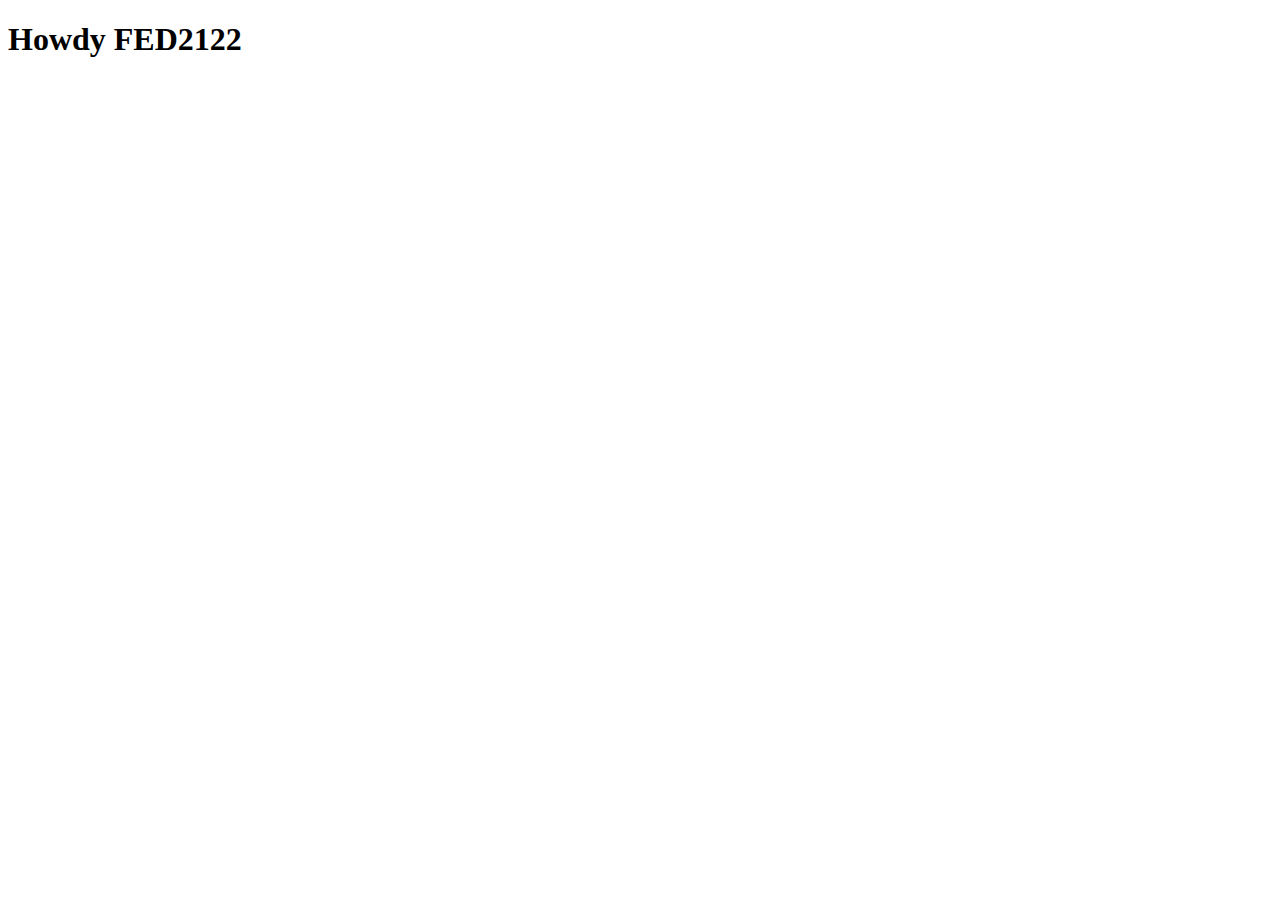
==== commit ad3efec4: "Add files via upload" ====
--- a/index.html
+++ b/index.html
@@ -1,197 +1,21 @@
-<!DOCTYPE html>
-<html lang="en">
+<!doctype html>
+<html lang="nl">
+	
 <head>
-    <meta charset="UTF-8">
-    <meta name="viewport" content="width=device-width, initial-scale=1.0">
-    <title>Dierenasiel</title>
-    <link rel="stylesheet" href="styles/style.css" /> 
-    <link rel="stylesheet" href="styles/homepagina.css" /> 
+	<meta charset="UTF-8">
+	<meta name="author" content="jouw naam">
+	<meta name="viewport" content="width=device-width, initial-scale=1">
+	
+	<title>Howdy FED2122</title>
+	
+	<link href="styles/style.css" rel="stylesheet">
+	<link rel="icon" type="image/svg+xml" href="images/favicon.svg">
+</head>
 
-</head>
 <body>
-    <header> 
+	<h1>Howdy FED2122</h1>
 
-        <a href="index.html"> <img class="logo" src="img/logo-ikzoekbaas.jpg" alt="logo asiel"> </a>
-        <nav>
-            <button aria-label="Naar steun ons pagina" href="#">Steun ons</button> 
-            <button aria-label="Wishlist bekijken" href="#">🧡 <span>0</span></button> 
-            <button aria-hidden="true">  
-                <span> </span>
-                <span> </span>
-                <span> </span>
-            </button>
-            <ul> 
-                <li><a href="#"> Home </a></li>
-                <li><a href="zoekdier.html"> Zoek een dier </a></li>
-                <li><a href="#"> Succesvol geplaatst </a></li>
-                <li><a href="#"> Dierenasielen </a></li>
-                <li><a href="#"> Meet Your Match </a></li>
-                <li><a href="#"> Adoptietarieven </a></li>
-                <li><a href="#"> Tips voor de baas </a></li>
-                <li><input type="checkbox" id="dark-mode" name="dark-mode" value="dark-mode" class="visually-hidden">
-                    <label for="dark-mode">Dark mode</label></li>
-            </ul>
-        </nav>
-
-    </header>
-    <main> 
-        <section> <!-- 1e section -->
-            <h1> ikzoekbaas</h1>
-            <ul>
-                <li><img src="img/header-hond.jpg" alt="hond"/></li>
-                <li><img src="img/header-konijn.jpg" alt="konijn"></li>
-                <li><img src="img/header-hond2.jpg" alt="hond2"></li>
-                <li><img src="img/header-hond3.jpg" alt="hond"></li>
-            </ul>
-         </section>
-
-
-        <section> <!-- 2e section -->
-            <h1>Zoek uit <strong>1.006 asieldieren </strong> die op een nieuw baasje wachten</h1>
-
-            <form> 
-                <label for="soort-dier">Soort</label>
-                <select name="dieren" id="soort-dier">
-                    <option value="katten">Katten (500)</option>
-                    <option value="honden">Honden (198)</option>
-                    <option value="konijnen en knagers">Konijnen en knagers (348)</option>
-                    <option value="vogels">Vogels (34)</option>
-                    <option value="katten">Ex-proefdieren (11)</option>
-                    <option value="katten">Overige (0)</option>
-                </select>
-
-                <label for="woonplaats">Zoek in jouw buurt <strong> (optioneel) </strong> </label>
-                <input type="text" name="name" id="woonplaats" required> <!-- dit veld is verplicht, anders kan de gebruiker niet verder-->
-
-                <select name="km" id="aantal km">
-                    <option value="">+10 km</option>
-                    <option value="">+25 km</option>
-                    <option value="">+50 km</option>
-                </select>
-
-                <label for="rassen">Ras </label>
-                <select name="dierenras" id="rassen">
-                    <option value="geen-voorkeur">Geen voorkeur</option>
-                    <option value="onbekend">Onbekend</option>
-                    <option value="kortharig">Kortharig</option>
-                    <option value="langharig">Langharig</option>
-                    <option value="oosters">Oosters</option>
-                    <option value="overig">Overig</option>
-                </select>
-
-                <label for="leeftijd-dier">Leeftijd </label>
-                <select name="leeftijd" id="leeftijd-dier">
-                    <option value="geen-voorkeur">Geen voorkeur</option>
-                    <option value="jonger-dan-1">Jonger dan 1 jaar</option>
-                    <option value="1-tot-3">1 tot 3 jaar</option>
-                    <option value="4-tot-8">4 tot 8 jaar</option>
-                    <option value="9-of-ouder">9 jaar of ouder</option>
-                </select>
-
-                <button aria-label="Zoeken" href="#">Zoeken</button>             
-            </form>
-        </section>
-
-        <section> <!-- 3e section -->
-            <h1> Asieldier</h1> <h1>in 't zonnetje</h1>
-            <p> Alle dieren verdienen een nieuw thuis, sommige kunnen daar wel wat extra hulp bij gebruiken. 
-                De dierenasielen zetten wekelijks een paar dieren in de spotlight. Maak kennis met onze asieldieren in 't zonnetje!</p>
-                
-            <ul> 
-                <li> 
-                    <a href="#">
-                        <h2> Tom </h2>
-                        <img src="img/in-het-zonnetje-1.jpeg" alt="Hond in het zonnetje">
-                    </a>
-                </li>
-                <li> 
-                    <a href="#">
-                        <h2> Tom </h2>
-                        <img src="img/in-het-zonnetje-2.jpeg" alt="Hond in het zonnetje">
-                    </a>
-                </li>
-                <li> 
-                    <a href="#">
-                        <h2> Tom </h2>
-                        <img src="img/in-het-zonnetje-3.jpeg" alt="Hond in het zonnetje">
-                    </a>
-                </li>
-                <li>
-                    <a href="#">
-                        <h2> Tom </h2>
-                        <img src="img/in-het-zonnetje-4.jpeg" alt="Hond in het zonnetje">
-                    </a>
-                </li>
-            </ul>
-        </section>
-
-        <section> <!-- 4e section -->
-            <h1> Succesvol geplaatst</h1>
-            <a href="#">Bekijk meer verhalen ></a>
-
-            <ul>
-                <li id="metverloop">
-                    <a href="#">
-                        <h2> Hazel </h2>
-                        <p> Hazel hebben wij op 20-09-2021 geadopteerd uit het Dierenasiel Zuidwolde in Groningen. 
-                            Hazel is 6 jaar en een aanhankelijke hond. Zij heeft wel stress voor alles wat nieuw is.
-                            In...</p>
-                        <img src="img/hazel-hond.jpeg" alt="Hond Hazel">
-                    </a>
-                   
-                </li>
-                <li id="metverloop">
-                    <a href="#">
-                        <h2> Fred </h2>
-                        <p> Fred is nu iets langer dan een maand bij ons thuis en aan de foto te zien vermaakt hij zich prima hier. 
-                            Fred houdt vooral heel erg van jagen en...</p>
-                        <img src="img/fred-kat.jpeg" alt="Kat Fred">
-                    </a>
-                  
-                </li>
-                <li id="metverloop"> 
-                    <a href="#">
-                        <h2> Bennie </h2>
-                        <p> Het is nu zo'n 2.5 jaar geleden dat wij van Tilburg naar Groningen reden om Bentley, nu Bennie, op te halen. 
-                        Wat een lieverd is het toch, vooral met kinderen...</p>
-                        <img src="img/bennie-hond.jpeg" alt="Hond Bennie">
-                    </a>
-                    
-                </li>
-            </ul>
-        </section>
-    </main> 
-
-    <footer> 
-        <button aria-label = "terug omhoog">⬆</button>
-        <ul> <!-- footer > 1e ul-->
-            <li> <a href="#"> Zoek asieldieren</a></li>
-            <li> <a href="#"> Succesvol geplaatst</a></li>
-            <li> <a href="#"> Dierenasielen</a></li>
-            <li> <a href="#"> Tips voor de baas</a></li>
-            <li> <a href="#"> Meet Your Match</a></li>
-            <li> <a href="#"> Steun ons</a></li>
-        </ul>
-        <section> 
-        <p> 👤 </p>
-        <p> Maak gratis een account aan en ontvang een melding zodra er een nieuw dier voldoet aan jouw zoekcriteria</p>
-        <a href="#">Account aanmaken ></a>
-        <a href="#">Inloggen ></a>
-    </section>
-
-        <p> Volg ons</p>
-        <ul> <!-- footer > 2e ul-->
-            <li> <a href="#"> <img src="img/facebook-icon.png"/> </a> </li>
-            <li> <a href="#"> <img src="img/twitter-icon.png"/> </a> </li>
-            <li> <a href="#"> <img src="img/instagram-icon.png"/> </a> </li>
-            <li> <a href="#"> <button> Nieuwsbrief </button> </a> </li>
-        </ul>
-
-        <p> Copyright © 2021 Dierenbescherming </p>
-            
-    </footer>
-    <script src="scripts/script.js"></script>
-    <script src="scripts/script-darkmode.js"></script>
-
+	<script src="scripts/script.js"></script>
 </body>
-</html>+	
+</html>
--- a/styles/style.css
+++ b/styles/style.css
@@ -1,472 +1,5 @@
-/* dit is de algemene css van de gehele website */
- 
- 
- /************************** 
-        GEHELE WEBSITE 
-  **************************/
-
-  * {
-    margin: 0;
-    padding: 0;
-    box-sizing: border-box;                        /* alle standaard marges rondom de pagina verwijderen */
-}
-  
-
-:root {
-    --primaire-highlight-color:#ff5400;
-    --selected-highlight-color:#9c3b0b;
-    --secundaire-highlight-color: #222;
-    --basic-white-color: #ffffff;
-    --grey-text-color:#959595; 
-    --background-color: #efefef;
-    --search-button-color:#dfdf00;
+/* CSS Document */
+*, *::after, *::before {
+  box-sizing:border-box;  
 }
 
-body {
-    font-family: 'Open Sans', sans-serif;
-    background-color: var(--background-color);
-}
-
-/************************** 
-        DARKMODE
-**************************/
-@media (prefers-color-scheme:dark) {
-    :root {
-      --background-color:#222;
-      --secundaire-highlight-color: #ffffff;
-      --basic-white-color: rgb(204, 204, 204);
-
-
-    }
-  }
-  
-  :root.darkMode {
-    --background-color:#222;
-    --secundaire-highlight-color: #ffffff;
-    --basic-white-color: rgb(204, 204, 204);
-
-  }
-  
-
-  .visually-hidden {                /* zorgt ervoor dat je de checkbox niet ziet*/
-    clip: rect(0 0 0 0);
-    clip-path: inset(50%);
-    width: 1px;
-    height:1px;
-    overflow:hidden;
-    position: absolute;
-    white-space: nowrap;
-  } 
-
-  nav li:nth-of-type(8) {
-    color: var(--primaire-highlight-color);
-    background-color: var(--basic-white-color);
-    margin: 1em 0 0 0;
-    padding:.5em .5em .5em 1em;
-
-    font-size: 1.3em;
-    text-transform: uppercase;
-    text-align: left;
-  }
-
-  /************************** 
-            HEADER 
-  **************************/
-
-.logo {
-    width: 60px;  
-} 
-
-header {
-  position: sticky;                                /* header staat op een vaste plek, wanneer hij bovenaan komt blijft hij plakken*/ 
-  z-index:100;
-  display:flex;  
-  justify-content:space-between; 
-  align-items: center;
-  top:0;             
-
-  background-color: white;
-  width: 100%;
-  padding: 0 1em;
-}
-
-
-  /************************** 
-          NAV
-**************************/
-
-nav {
-  display: flex;
-}
-
-header nav ul li a {
-  color:var(--basic-white-color);
-    
-  font-size: 1.375em;
-  font-weight: 600;
-  text-decoration: none;
-  line-height: 2em;
-
-  margin: 3em 1em 1em 1em;                      /* ????? ik wil aan de bovenkant meer margin */ 
-}
-
-header nav ul li a:hover {                        /* als je over de listitems in het menu hovert */ 
-  color:var(--secundaire-highlight-color);
-}
-
-nav.menuOpen ul {
-  transform:translateX(0);                        /* classlist uit javascript */ 
-}
-
-nav ul {
-  position: fixed;                                /* uit voorbeeldcode oefening 3 Media Queries en Grid gehaald */ 
-  top:0;
-  right:0;
-  bottom:0;
-  left:0;
-
-  transform:translateX(100%);                     /* de ul wordt helemaal uit beeld gebracht */ 
-  transition: .3;
-
-  background-color: #ff5400;
-  list-style: none;
-}
-
-nav ul button {
-  background-color:yellow;
-  color: red;
-}
-
-nav button:nth-of-type(1) {                           /* dit spreekt alleen de 1e button van alle buttons in de nav aan */
-  position: relative;
-  cursor: pointer;
-
-  padding:1em;
-  right:.5em;
-  border: none;
-  height:2.9em;                     /* even groot als de andere 2 buttons*/
-
-
-  background-color:var(--primaire-highlight-color);
-  color:var(--basic-white-color);
-
-  font-weight:400;
-  font-size:0.9em;
-  text-transform:uppercase;
-}
-
-nav button:nth-of-type(2) {                            /* dit spreekt alleen de 2e button van alle buttons in de nav aan, etc... */
-    position: relative;
-    display: flex;
-    justify-content:center;
-    cursor: pointer;
-
-    padding:1em;
-    border:0;
-    width:3em;
-    height:3em;
-
-    background-color:var(--basic-white-color);
-    }
-
-
-nav button:nth-of-type(2) span {
-    position:absolute;
-    right:.1em;
-    top:.1em;
-    
-    min-width:1.25em; 
-    padding:0 .25em;
-    
-    border-radius:.625em;
-    
-    font-size:1em;
-    text-align:center;
-    line-height:1.25em;
-    color:white;
-    background-color:var(--primaire-highlight-color);
-}
-
-
-
-nav button:nth-of-type(3) { 
-  background-color:var(--primaire-highlight-color);
-  border: none;
-
-  width:3em;
-  height:3em;
-    
-  position: relative;
-  cursor: pointer;
-
-  display:flex;
-  justify-content: center;
-  align-items:center;
-  z-index: 100;
-}
-
-/************************** 
-   NAV: HAMBURGER MENU
-**************************/
-
-nav button:nth-of-type(3) span {                    /* code sanne */
-  display:block;
-  width:30%;
-  height:1px;
-  background-color:black;
-
-  position: absolute;
-}
-
-nav button:nth-of-type(3) span:nth-of-type(1) {
-  transform: translateY(-5px);
-  background-color: var(--secundaire-highlight-color);
-} 
-
-nav button:nth-of-type(3) span:nth-of-type(2) {
-  background-color: var(--secundaire-highlight-color);
-} 
-
-nav button:nth-of-type(3) span:nth-of-type(3) {
-  transform: translateY(5px);
-  background-color: var(--secundaire-highlight-color);
-} 
-
-nav.menuOpen button:nth-of-type(3) span:nth-of-type(1) {
-  transform: rotate(45deg);
-} 
-
-nav.menuOpen button:nth-of-type(3) span:nth-of-type(2) {
-  opacity: 0;
-} 
-
-nav.menuOpen button:nth-of-type(3) span:nth-of-type(3) {
-  transform: rotate(-45deg);
-} 
-
-
-
-  /************************** 
-        SLIDESHOW
-  **************************/
-  
-  main section:nth-of-type(1) {                            /* de eerste section in de main --> slideshow */
-    position: relative;
-
-    /* max-width: 30em; */
-    height: 15em;
-}
-
-
-@keyframes slideshow {                                  /* code van Sanne */
-	0% {
-		left:100%;
-	}
-	12.5%, 25% {
-		left:0%;
-	}
-	37.5%, 100% {
-		left:-100%;
-	}
-}
-
-main ul {
-	position:relative;
-	margin:0;
-	padding:0;
-    list-style:none;
-    }
-
-main section:nth-of-type(1) li {
-	position:absolute;
-    width:100%;
-
-	animation-name:slideshow;                           /* code van Sanne */
-	animation-duration:8s;
-	animation-iteration-count:infinite;
-}
-
-main section:nth-of-type(1) ul li img {                                /* alle img van de slideshow */
-    height: 15em;
-    object-fit: cover;
- 
-}
-
-main li:nth-of-type(1) {                                /* de animatie tijden van alle img */
-    animation-delay:0s;
-}
-
-main li:nth-of-type(2) {
-    animation-delay:2s;
-
-}
-
-main li:nth-of-type(3) {
-    animation-delay:4s;
-}
-
-main li:nth-of-type(4) {
-    animation-delay:6s;
-
-}
-
-
-/************************** 
-        MAIN
-**************************/
-
-main section:nth-of-type(1) img {
-    position: absolute;
-    
-    width: 100%;
-    height: auto;
-}
-
-main section:nth-of-type(1) h1 {
-    color: var(--primaire-highlight-color);
-
-    position: relative;
-    z-index:1;
-
-    font-weight:700;
-    font-size:1.2em;
-    text-transform:uppercase;
-}
-
-main section:nth-of-type(1) h1 {
-    position: absolute;
-    top: 50%;
-    left: 1em;
-}
-  
-  /************************** 
-            FOOTER
-  **************************/
-
-footer {
-    background-color: var(--basic-white-color);
-
-    padding:1em;
-    position: relative;
-}
-
-/**** 1e ul *****/
-
-footer > button:first-of-type {          /* omhoog button, met de > selecteer ik ALLEEN de buttons in de footer (niet in ul's, il's, etc.) */
-    background-color:var(--background-color);
-    color: var(--primaire-highlight-color);
-    border: 0;
-
-    font-size: 1.2em;
-
-    position: absolute;  
-    right:0;
-    top:0;
-    padding: .5em .8em;
-    cursor: pointer;
-}
-
-footer ul {
-text-decoration: none;
-list-style:none;
-}
-
-footer ul:nth-of-type(1) {
-    flex-direction: row;
-}
-
-footer li {
-    text-decoration: none;
-    list-style:none;
-    text-transform: capitalize;
-}
-
-footer li a {
-    color: var(--secundaire-highlight-color);
-
-    font-size: .9em;
-    text-decoration: 0;
-    line-height: 2em;
-}
-
-footer li a:hover, footer li a:focus {
-    color: var(--primaire-highlight-color);
-}
-
-footer section p:nth-of-type(1) {           /* icon */
-    font-size:1.7em;
-    margin: 1em 0 0 0;
-}
-
-footer section p:nth-of-type(2) {           /* maak gratis... */
-    font-size:.9em;
-    color: var(--secundaire-highlight-color);
-}
-
-
-footer section a {
-    color: var(--primaire-highlight-color);
-    text-decoration: 0;
-    text-transform: uppercase;
-    font-weight:600;
-    font-size: .9em;
-
-    margin-right:1em;
-}
-
-footer section a:hover {
-    color: var(--secundaire-highlight-color);
-
-}
-
-footer p:nth-of-type(1) {                              /* volg ons */
-    color: var(--grey-text-color);
-
-    font-size: .8em;
-    margin:2em 0 1em 0;
-}
-
-/**** 2e ul *****/
-
-footer p:nth-of-type(2) {               /* copyright*/
-    margin-bottom: 1.5em;
-    color: var(--secundaire-highlight-color);
-    font-size: .9em;
-}
-
-footer ul:nth-of-type(2) {
-  display: flex;
-  flex-direction:row;
-}
-
-footer ul:nth-of-type(2) img {
-    width: 1.5em;
-    margin-right: .5em;   
-    margin-bottom: 1em;
-}
-
-footer ul:nth-of-type(2) button {
-    background-color: var(--primaire-highlight-color);
-    color: var(--basic-white-color);
-
-    padding:1em;
-    left:8em;
-    border: none;
-    height:1em;  
-    display:flex;
-    justify-content: center;
-    align-items: center; 
-
-    text-transform: uppercase;
-    font-weight: 400;
-    font-size: .9em;
-
-    cursor: pointer;
-}
-
-footer ul:nth-of-type(2) button:hover, footer ul:nth-of-type(2) button:focus {
-    background-color: var(--basic-white-color);
-    color: var(--primaire-highlight-color);
-}
-
-
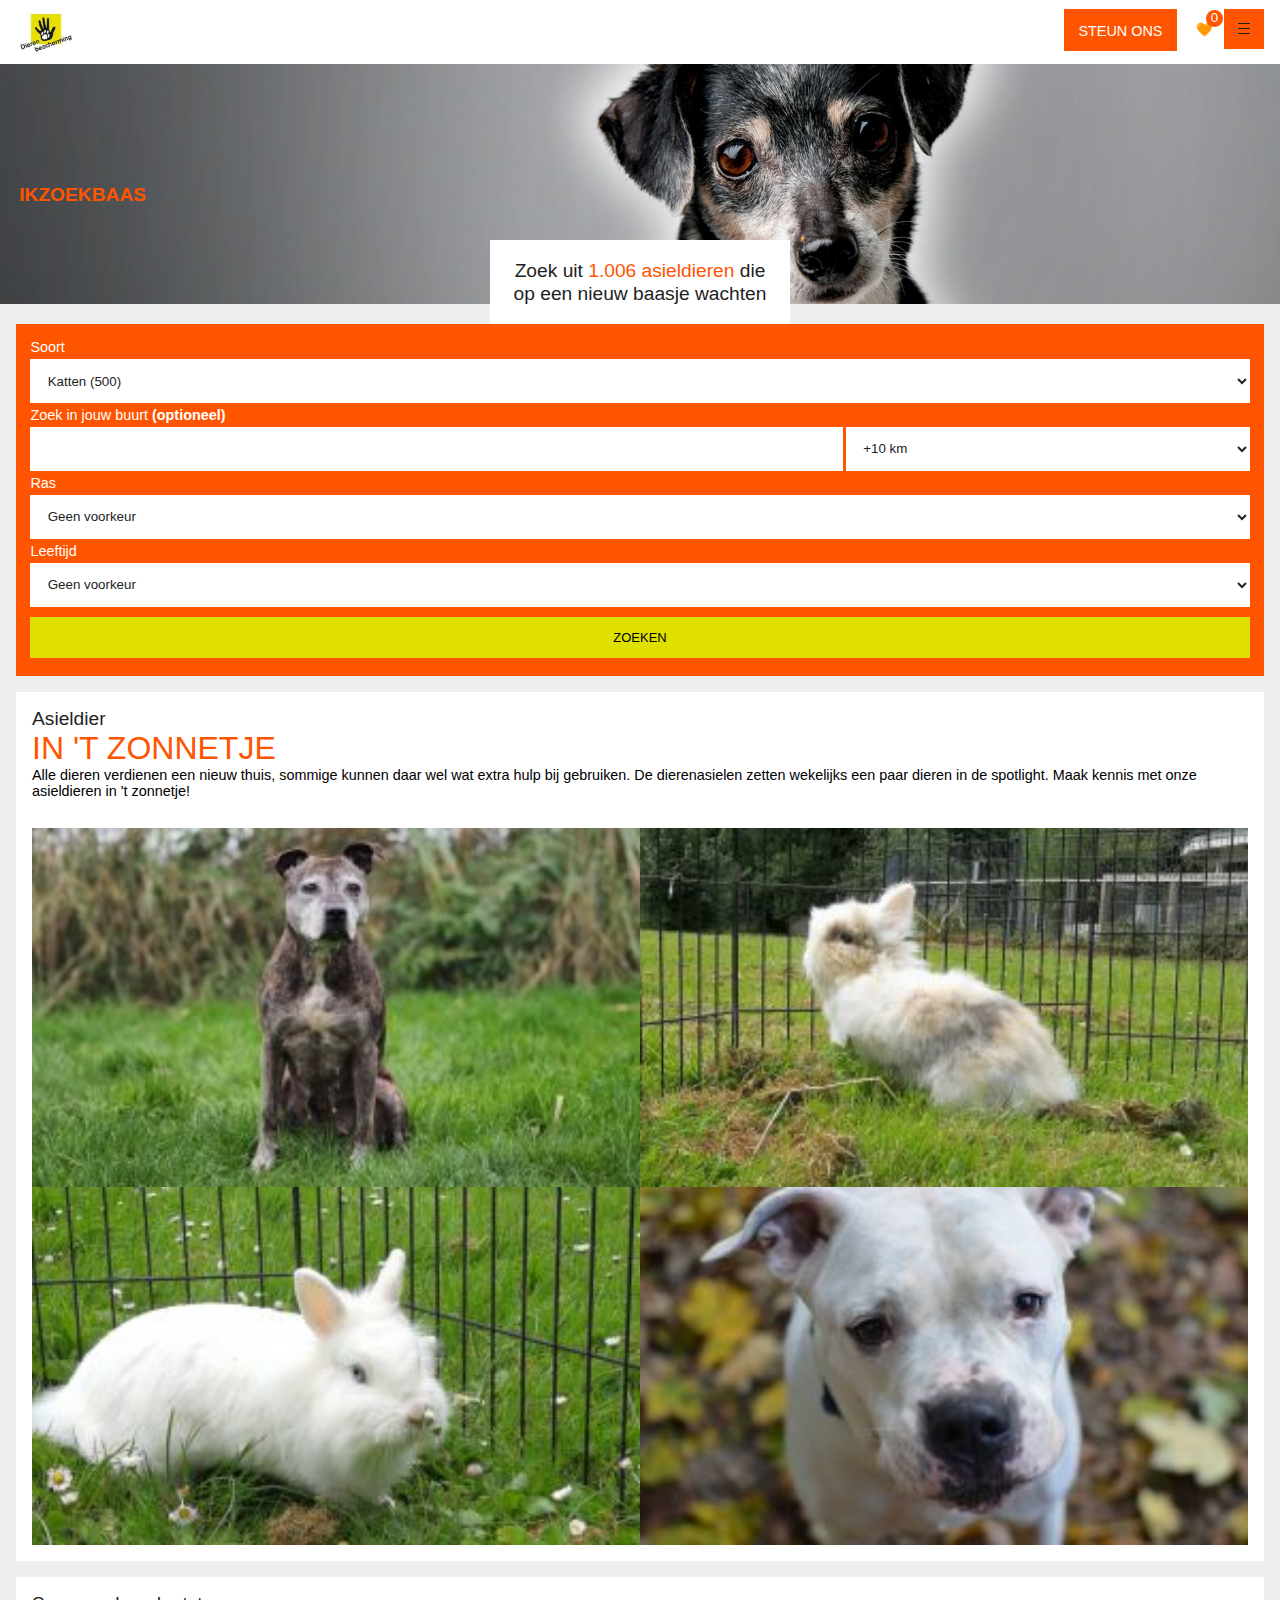
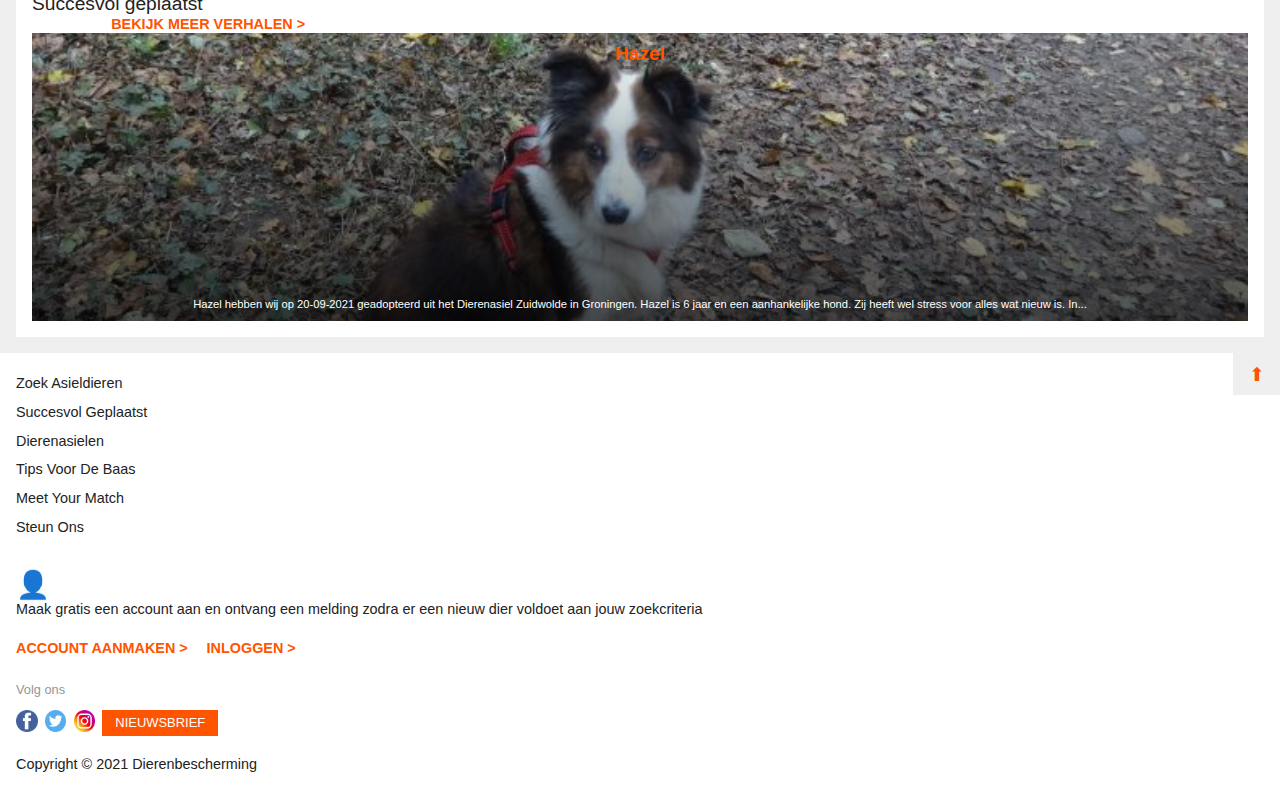
==== commit ec0b4355: "Add files via upload" ====
--- a/index.html
+++ b/index.html
@@ -1,21 +1,197 @@
-<!doctype html>
-<html lang="nl">
-	
+<!DOCTYPE html>
+<html lang="en">
 <head>
-	<meta charset="UTF-8">
-	<meta name="author" content="jouw naam">
-	<meta name="viewport" content="width=device-width, initial-scale=1">
-	
-	<title>Howdy FED2122</title>
-	
-	<link href="styles/style.css" rel="stylesheet">
-	<link rel="icon" type="image/svg+xml" href="images/favicon.svg">
+    <meta charset="UTF-8">
+    <meta name="viewport" content="width=device-width, initial-scale=1.0">
+    <title>Dierenasiel</title>
+    <link rel="stylesheet" href="styles/style.css" /> 
+    <link rel="stylesheet" href="styles/homepagina.css" /> 
+
 </head>
+<body>
+    <header> 
 
-<body>
-	<h1>Howdy FED2122</h1>
+        <a href="index.html"> <img class="logo" src="img/logo-ikzoekbaas.jpg" alt="logo asiel"> </a>
+        <nav>
+            <button aria-label="Naar steun ons pagina" href="#">Steun ons</button> 
+            <button aria-label="Wishlist bekijken" href="#">🧡 <span>0</span></button> 
+            <button aria-hidden="true">  
+                <span> </span>
+                <span> </span>
+                <span> </span>
+            </button>
+            <ul> 
+                <li><a href="#"> Home </a></li>
+                <li><a href="zoekdier.html"> Zoek een dier </a></li>
+                <li><a href="#"> Succesvol geplaatst </a></li>
+                <li><a href="#"> Dierenasielen </a></li>
+                <li><a href="#"> Meet Your Match </a></li>
+                <li><a href="#"> Adoptietarieven </a></li>
+                <li><a href="#"> Tips voor de baas </a></li>
+                <li><input type="checkbox" id="dark-mode" name="dark-mode" value="dark-mode" class="visually-hidden">
+                    <label for="dark-mode">Dark mode</label></li>
+            </ul>
+        </nav>
 
-	<script src="scripts/script.js"></script>
+    </header>
+    <main> 
+        <section> <!-- 1e section -->
+            <h1> ikzoekbaas</h1>
+            <ul>
+                <li><img src="img/header-hond.jpg" alt="hond"/></li>
+                <li><img src="img/header-konijn.jpg" alt="konijn"></li>
+                <li><img src="img/header-hond2.jpg" alt="hond2"></li>
+                <li><img src="img/header-hond3.jpg" alt="hond"></li>
+            </ul>
+         </section>
+
+
+        <section> <!-- 2e section -->
+            <h1>Zoek uit <strong>1.006 asieldieren </strong> die op een nieuw baasje wachten</h1>
+
+            <form> 
+                <label for="soort-dier">Soort</label>
+                <select name="dieren" id="soort-dier">
+                    <option value="katten">Katten (500)</option>
+                    <option value="honden">Honden (198)</option>
+                    <option value="konijnen en knagers">Konijnen en knagers (348)</option>
+                    <option value="vogels">Vogels (34)</option>
+                    <option value="katten">Ex-proefdieren (11)</option>
+                    <option value="katten">Overige (0)</option>
+                </select>
+
+                <label for="woonplaats">Zoek in jouw buurt <strong> (optioneel) </strong> </label>
+                <input type="text" name="name" id="woonplaats" required> <!-- dit veld is verplicht, anders kan de gebruiker niet verder-->
+
+                <select name="km" id="aantal km">
+                    <option value="">+10 km</option>
+                    <option value="">+25 km</option>
+                    <option value="">+50 km</option>
+                </select>
+
+                <label for="rassen">Ras </label>
+                <select name="dierenras" id="rassen">
+                    <option value="geen-voorkeur">Geen voorkeur</option>
+                    <option value="onbekend">Onbekend</option>
+                    <option value="kortharig">Kortharig</option>
+                    <option value="langharig">Langharig</option>
+                    <option value="oosters">Oosters</option>
+                    <option value="overig">Overig</option>
+                </select>
+
+                <label for="leeftijd-dier">Leeftijd </label>
+                <select name="leeftijd" id="leeftijd-dier">
+                    <option value="geen-voorkeur">Geen voorkeur</option>
+                    <option value="jonger-dan-1">Jonger dan 1 jaar</option>
+                    <option value="1-tot-3">1 tot 3 jaar</option>
+                    <option value="4-tot-8">4 tot 8 jaar</option>
+                    <option value="9-of-ouder">9 jaar of ouder</option>
+                </select>
+
+                <button aria-label="Zoeken" href="#">Zoeken</button>             
+            </form>
+        </section>
+
+        <section> <!-- 3e section -->
+            <h1> Asieldier</h1> <h1>in 't zonnetje</h1>
+            <p> Alle dieren verdienen een nieuw thuis, sommige kunnen daar wel wat extra hulp bij gebruiken. 
+                De dierenasielen zetten wekelijks een paar dieren in de spotlight. Maak kennis met onze asieldieren in 't zonnetje!</p>
+                
+            <ul> 
+                <li> 
+                    <a href="#">
+                        <h2> Tom </h2>
+                        <img src="img/in-het-zonnetje-1.jpeg" alt="Hond in het zonnetje">
+                    </a>
+                </li>
+                <li> 
+                    <a href="#">
+                        <h2> Tom </h2>
+                        <img src="img/in-het-zonnetje-2.jpeg" alt="Hond in het zonnetje">
+                    </a>
+                </li>
+                <li> 
+                    <a href="#">
+                        <h2> Tom </h2>
+                        <img src="img/in-het-zonnetje-3.jpeg" alt="Hond in het zonnetje">
+                    </a>
+                </li>
+                <li>
+                    <a href="#">
+                        <h2> Tom </h2>
+                        <img src="img/in-het-zonnetje-4.jpeg" alt="Hond in het zonnetje">
+                    </a>
+                </li>
+            </ul>
+        </section>
+
+        <section> <!-- 4e section -->
+            <h1> Succesvol geplaatst</h1>
+            <a href="#">Bekijk meer verhalen ></a>
+
+            <ul>
+                <li id="metverloop">
+                    <a href="#">
+                        <h2> Hazel </h2>
+                        <p> Hazel hebben wij op 20-09-2021 geadopteerd uit het Dierenasiel Zuidwolde in Groningen. 
+                            Hazel is 6 jaar en een aanhankelijke hond. Zij heeft wel stress voor alles wat nieuw is.
+                            In...</p>
+                        <img src="img/hazel-hond.jpeg" alt="Hond Hazel">
+                    </a>
+                   
+                </li>
+                <li id="metverloop">
+                    <a href="#">
+                        <h2> Fred </h2>
+                        <p> Fred is nu iets langer dan een maand bij ons thuis en aan de foto te zien vermaakt hij zich prima hier. 
+                            Fred houdt vooral heel erg van jagen en...</p>
+                        <img src="img/fred-kat.jpeg" alt="Kat Fred">
+                    </a>
+                  
+                </li>
+                <li id="metverloop"> 
+                    <a href="#">
+                        <h2> Bennie </h2>
+                        <p> Het is nu zo'n 2.5 jaar geleden dat wij van Tilburg naar Groningen reden om Bentley, nu Bennie, op te halen. 
+                        Wat een lieverd is het toch, vooral met kinderen...</p>
+                        <img src="img/bennie-hond.jpeg" alt="Hond Bennie">
+                    </a>
+                    
+                </li>
+            </ul>
+        </section>
+    </main> 
+
+    <footer> 
+        <button aria-label = "terug omhoog">⬆</button>
+        <ul> <!-- footer > 1e ul-->
+            <li> <a href="#"> Zoek asieldieren</a></li>
+            <li> <a href="#"> Succesvol geplaatst</a></li>
+            <li> <a href="#"> Dierenasielen</a></li>
+            <li> <a href="#"> Tips voor de baas</a></li>
+            <li> <a href="#"> Meet Your Match</a></li>
+            <li> <a href="#"> Steun ons</a></li>
+        </ul>
+        <section> 
+        <p> 👤 </p>
+        <p> Maak gratis een account aan en ontvang een melding zodra er een nieuw dier voldoet aan jouw zoekcriteria</p>
+        <a href="#">Account aanmaken ></a>
+        <a href="#">Inloggen ></a>
+    </section>
+
+        <p> Volg ons</p>
+        <ul> <!-- footer > 2e ul-->
+            <li> <a href="#"> <img src="img/facebook-icon.png"/> </a> </li>
+            <li> <a href="#"> <img src="img/twitter-icon.png"/> </a> </li>
+            <li> <a href="#"> <img src="img/instagram-icon.png"/> </a> </li>
+            <li> <a href="#"> <button> Nieuwsbrief </button> </a> </li>
+        </ul>
+
+        <p> Copyright © 2021 Dierenbescherming </p>
+            
+    </footer>
+    <script src="scripts/script.js"></script>
+    <script src="scripts/script-darkmode.js"></script>
+
 </body>
-	
-</html>
+</html>--- a/styles/style.css
+++ b/styles/style.css
@@ -1,5 +1,472 @@
-/* CSS Document */
-*, *::after, *::before {
-  box-sizing:border-box;  
-}
-
+/* dit is de algemene css van de gehele website */
+
+
+/************************** 
+        GEHELE WEBSITE 
+  **************************/
+
+* {
+  margin: 0;
+  padding: 0;
+  box-sizing: border-box;
+  /* alle standaard marges rondom de pagina verwijderen */
+}
+
+
+:root {
+  --primaire-highlight-color: #ff5400;
+  --selected-highlight-color: #9c3b0b;
+  --secundaire-highlight-color: #222;
+  --basic-white-color: #ffffff;
+  --grey-text-color: #959595;
+  --background-color: #efefef;
+  --search-button-color: #dfdf00;
+}
+
+body {
+  font-family: 'Open Sans', sans-serif;
+  background-color: var(--background-color);
+}
+
+/************************** 
+        DARKMODE
+**************************/
+@media (prefers-color-scheme:dark) {                
+  :root {
+    --background-color: #222;
+    --secundaire-highlight-color: #ffffff;
+    --basic-white-color: rgb(204, 204, 204);
+
+
+  }
+}
+
+:root.darkMode {
+  --background-color: #222;
+  --secundaire-highlight-color: #ffffff;
+  --basic-white-color: rgb(204, 204, 204);
+
+}
+
+
+.visually-hidden {                  /* zorgt ervoor dat je de checkbox niet ziet. met behulp van klasgenoot gemaakt, ik vind dit erg lastig*/
+  clip: rect(0 0 0 0);
+  clip-path: inset(50%);
+  width: 1px;
+  height: 1px;
+  overflow: hidden;
+  position: absolute;
+  white-space: nowrap;
+}
+
+nav li:nth-of-type(8) {                         /*opmaak van de darkmode button*/
+  color: var(--primaire-highlight-color);
+  background-color: var(--basic-white-color);
+  margin: 1em 0 0 0;
+  padding: .5em .5em .5em 1em;
+
+  font-size: 1.3em;
+  text-transform: uppercase;
+  text-align: left;
+}
+
+/************************** 
+            HEADER 
+  **************************/
+
+.logo {
+    width: 60px;
+}
+
+header {
+    background-color:var(--basic-white-color);
+
+    position: sticky;                     /* header staat op een vaste plek, wanneer hij bovenaan komt blijft hij plakken*/
+    z-index: 100;
+    display: flex;
+    justify-content: space-between;
+    align-items: center;
+    top: 0;
+    width: 100%;
+    padding: 0 1em;
+}
+
+
+/************************** 
+          NAV
+**************************/
+
+nav {
+    display: flex;
+}
+
+header nav ul li a {
+    color: var(--basic-white-color);
+
+    font-size: 1.375em;
+    font-weight: 600;
+    text-decoration: none;
+    line-height: 2em;
+
+    margin: 3em 1em 1em 1em;
+}
+
+header nav ul li a:hover {                  /* als je over de listitems in het menu hovert */
+    color: var(--secundaire-highlight-color);
+}
+
+nav.menuOpen ul {
+    transform: translateX(0);               /* classlist uit javascript */
+}
+
+nav ul {
+    position: fixed;              /* uit voorbeeldcode oefening 3 Media Queries en Grid gehaald */
+    top: 0;
+    right: 0;
+    bottom: 0;
+    left: 0;
+
+    transform: translateX(100%);          /* de ul wordt helemaal uit beeld gebracht */
+    transition: .3;
+
+    background-color:var(--primaire-highlight-color);
+    list-style: none;
+}
+
+nav button:nth-of-type(1) {                 /* dit spreekt alleen de 1e button van alle buttons in de nav aan */
+    background-color: var(--primaire-highlight-color);
+    color: var(--basic-white-color);  
+
+    position: relative;
+    cursor: pointer;
+
+    padding: 1em;
+    right: .5em;
+    border: none;
+    height: 2.9em;          /* even groot als de andere 2 buttons*/
+
+    font-weight: 400;
+    font-size: 0.9em;
+    text-transform: uppercase;
+
+    outline:0;
+}
+
+nav button:nth-of-type(2) {                 /* dit spreekt alleen de 2e button van alle buttons in de nav aan, etc... */
+    background-color: var(--basic-white-color);
+
+    position: relative;
+    display: flex;
+    justify-content: center;
+    cursor: pointer;
+
+    padding: 1em;
+    border: 0;
+    width: 3em;
+    height: 3em;
+}
+
+
+nav button:nth-of-type(2) span {
+    color: var(--basic-white-color);
+    background-color: var(--primaire-highlight-color);
+
+    position: absolute;
+    right: .1em;
+    top: .1em;
+    min-width: 1.25em;
+    padding: 0 .25em;
+
+    border-radius: .625em;
+    font-size: 1em;
+    text-align: center;
+    line-height: 1.25em;
+}
+
+
+nav button:nth-of-type(3) {
+    background-color: var(--primaire-highlight-color);
+    
+    border: 0;
+    width: 3em;
+    height: 3em;
+    position: relative;
+    cursor: pointer;
+
+    display: flex;
+    justify-content: center;
+    align-items: center;
+    z-index: 100;
+
+    outline:none;
+}
+
+nav button:nth-of-type(1):focus, nav button:nth-of-type(3):focus {
+    box-shadow: 0 0 0 .2em var(--secundaire-highlight-color);
+    z-index:50;
+}
+
+/************************** 
+   NAV: HAMBURGER MENU
+**************************/
+
+nav button:nth-of-type(3) span {                    /* code sanne */
+    background-color: var(--secundaire-highlight-color);
+
+    display: block;
+    position: absolute;
+    width: 30%;
+    height: 1px;
+}
+
+nav button:nth-of-type(3) span:nth-of-type(1) {
+    transform: translateY(-5px);
+    background-color: var(--secundaire-highlight-color);
+}
+
+nav button:nth-of-type(3) span:nth-of-type(2) {
+    background-color: var(--secundaire-highlight-color);
+}
+
+nav button:nth-of-type(3) span:nth-of-type(3) {
+    transform: translateY(5px);
+    background-color: var(--secundaire-highlight-color);
+}
+
+nav.menuOpen button:nth-of-type(3) span:nth-of-type(1) {
+    transform: rotate(45deg);
+}
+
+nav.menuOpen button:nth-of-type(3) span:nth-of-type(2) {
+    opacity: 0;
+}
+
+nav.menuOpen button:nth-of-type(3) span:nth-of-type(3) {
+    transform: rotate(-45deg);
+}
+
+
+/************************** 
+        SLIDESHOW
+  **************************/
+
+main section:nth-of-type(1) {           /* de eerste section in de main --> slideshow */
+    position: relative;
+    height: 15em;
+}
+
+
+@keyframes slideshow {              /* code van Sanne */
+    0% {
+        left: 100%;
+    }
+
+    12.5%,
+    25% {
+        left: 0%;
+    }
+
+    37.5%,
+    100% {
+        left: -100%;
+  }
+}
+
+main ul {
+    position: relative;
+    margin: 0;
+    padding: 0;
+    list-style: none;
+}
+
+main section:nth-of-type(1) li {
+    position: absolute;
+    width: 100%;
+
+    animation-name: slideshow;            /* code van Sanne */
+    animation-duration: 8s;
+    animation-iteration-count: infinite;
+}
+
+main section:nth-of-type(1) ul li img {         /* alle img van de slideshow */
+    height: 15em;
+    object-fit: cover;
+}
+
+main li:nth-of-type(1) {            /* de animatie tijden van alle img */
+    animation-delay: 0s;
+}
+
+main li:nth-of-type(2) {
+    animation-delay: 2s;
+}
+
+main li:nth-of-type(3) {
+    animation-delay: 4s;
+}
+
+main li:nth-of-type(4) {
+    animation-delay: 6s;
+}
+
+
+/************************** 
+            MAIN
+**************************/
+
+main section:nth-of-type(1) img {
+    position: absolute;
+
+    width: 100%;
+    height: auto;
+}
+
+main section:nth-of-type(1) h1 {
+    color: var(--primaire-highlight-color);
+
+    position: relative;
+    z-index: 1;
+
+    font-weight: 700;
+    font-size: 1.2em;
+    text-transform: uppercase;
+}
+
+main section:nth-of-type(1) h1 {
+    position: absolute;
+    top: 50%;
+    left: 1em;
+}
+
+/************************** 
+            FOOTER
+  **************************/
+
+footer {
+    background-color: var(--basic-white-color);
+
+    padding: 1em;
+    position: relative;
+}
+
+/**** 1e ul *****/
+
+footer>button:first-of-type {           /* omhoog button, met de > selecteer ik ALLEEN de buttons in de footer (niet in ul's, il's, etc.) */
+    background-color: var(--background-color);
+    color: var(--primaire-highlight-color);
+    border: 0;
+
+    font-size: 1.2em;
+
+    position: absolute;
+    right: 0;
+    top: 0;
+    padding: .5em .8em;
+    cursor: pointer;
+}
+
+footer ul {
+    text-decoration: 0;
+    list-style: none;
+}
+
+footer ul:nth-of-type(1) {
+    flex-direction: row;
+}
+
+footer li {
+    text-decoration: 0;
+    list-style: 0;
+    text-transform: capitalize;
+}
+
+footer li a {
+    color: var(--secundaire-highlight-color);
+
+    font-size: .9em;
+    text-decoration: 0;
+    line-height: 2em;
+}
+
+footer li a:hover,
+footer li a:focus {
+    color: var(--primaire-highlight-color);
+}
+
+footer section p:nth-of-type(1) {       /* icon */
+    font-size: 1.7em;
+    margin: 1em 0 0 0;
+}
+
+footer section p:nth-of-type(2) {           /* maak gratis... */
+    color: var(--secundaire-highlight-color);
+    font-size: .9em;
+}
+
+
+footer section a {
+    color: var(--primaire-highlight-color);
+
+    text-decoration: 0;
+    text-transform: uppercase;
+    font-weight: 600;
+    font-size: .9em;
+
+    margin-right: 1em;
+}
+
+footer section a:hover {
+    color: var(--secundaire-highlight-color);
+
+}
+
+footer p:nth-of-type(1) {               /* volg ons */
+    color: var(--grey-text-color);
+
+    font-size: .8em;
+    margin: 2em 0 1em 0;
+}
+
+/**** 2e ul *****/
+
+footer p:nth-of-type(2) {               /* copyright*/
+    margin-bottom: 1.5em;
+    color: var(--secundaire-highlight-color);
+    font-size: .9em;
+}
+
+footer ul:nth-of-type(2) {
+  display: flex;
+  flex-direction: row;
+}
+
+footer ul:nth-of-type(2) img {
+  width: 1.5em;
+  margin-right: .5em;
+  margin-bottom: 1em;
+}
+
+footer ul:nth-of-type(2) button {
+  background-color: var(--primaire-highlight-color);
+  color: var(--basic-white-color);
+
+  padding: 1em;
+  left: 8em;
+  border: none;
+  height: 1em;
+  display: flex;
+  justify-content: center;
+  align-items: center;
+
+  text-transform: uppercase;
+  font-weight: 400;
+  font-size: .9em;
+
+  cursor: pointer;
+}
+
+footer ul:nth-of-type(2) button:hover,
+footer ul:nth-of-type(2) button:focus {
+  background-color: var(--basic-white-color);
+  color: var(--primaire-highlight-color);
+}--- a/styles/homepagina.css
+++ b/styles/homepagina.css
@@ -0,0 +1,298 @@
+/* dit is de css van de homepagina */
+
+
+ /************************** 
+            FORM
+  **************************/
+
+section:nth-of-type(2) {
+    margin-left:1em;
+    margin-right:1em;
+    margin-top: -4em;
+}
+
+section:nth-of-type(2) h1 {
+    color: var(--secundaire-highlight-color);
+    background-color: var(--basic-white-color);
+    
+    font-size: 1.2em;
+    text-align: center;
+    line-height: 1.2em;
+    font-weight: 500;
+    
+    position: relative;
+    margin-left:auto;
+    margin-right: auto;
+    max-width: 15.6em;
+    padding: 1em;
+}
+
+h1 strong {
+    color: var(--primaire-highlight-color);
+    
+    font-weight: 500;
+}
+
+section form {
+    background-color: var(--primaire-highlight-color);
+    color: var(--basic-white-color);
+
+    font-weight: 400;
+    font-size: .9em;
+
+    margin-left:auto;
+    margin-right: auto;
+    margin-bottom:1em;
+    padding: 1em;
+
+    display: grid;
+    grid-template-columns: 2fr 1fr;                   /* fr = fractie, 1 = 1/3, 2 = 2/3, 3  = 3/3*/
+    position: relative;
+
+}
+
+label, input, button, select {
+  grid-column-start:1;                              /* sanne */
+  grid-column-end:3;                                /* sanne */
+
+  margin-bottom:.3em;
+}
+
+form select, input {
+    color: var(--secundaire-highlight-color);
+    background-color:var(--basic-white-color);
+    
+    padding: 1em;
+    border:0;
+}
+
+input:nth-of-type(1) {
+    grid-column-start:1;                        /* sanne */
+    grid-column-end:2;                         /* sanne */
+}
+
+select:nth-of-type(1),
+select:nth-of-type(3),
+select:nth-of-type(4),
+input:nth-of-type(1),
+form button {                   
+    outline:none;
+}
+
+select:nth-of-type(2) {                     /*10km optie*/
+    grid-column-start:2;                      /* sanne */
+    grid-column-end:3;                        /* sanne */
+
+    margin-left:.2em;
+    outline:none;
+}
+
+select:nth-of-type(1):focus, 
+select:nth-of-type(2):focus, 
+select:nth-of-type(3):focus,
+select:nth-of-type(4):focus,
+input:nth-of-type(1):focus,
+form button:focus {    
+    box-shadow: 0 0 0 .2em var(--secundaire-highlight-color);
+    z-index:50;
+}
+
+form button {
+    background-color: var(--search-button-color);
+
+    border:0;
+    padding:1em;
+    margin-top:.5em;
+
+    text-transform: uppercase;
+    font-weight: 400;
+    font-size:.9em;
+
+    cursor: pointer;                    /* de cursor wordt een handje */
+}
+
+form button:hover, form button:focus {                          /* als je hovert of tabt zie je deze opmaak */
+    background-color: var(--basic-white-color);
+    color: var(--primaire-highlight-color);
+}
+
+
+/************************** 
+      IN HET ZONNETJE
+  **************************/
+
+section:nth-of-type(3) {
+    background-color: var(--basic-white-color);   
+
+    margin:1em;   
+    padding:1em;
+}
+
+section:nth-of-type(3) h1:nth-of-type(1){                   /* 1e h1 in de 3e section */
+    color: var(--secundaire-highlight-color);
+
+    font-weight: 400;
+    font-size:1.2em;
+}
+
+section:nth-of-type(3) h1:nth-of-type(2){
+    color:var(--primaire-highlight-color);
+
+    font-weight: 400;
+    text-transform: uppercase;
+}
+
+section:nth-of-type(3) p {
+    font-size: .9em;
+    margin-bottom:2em;
+}
+
+section:nth-of-type(3) ul {
+    display: flex;
+    flex-wrap: wrap;                /* zorgt ervoor dat elementen eronder komen en niet uitsteken over de hele pagina  */
+}
+
+section:nth-of-type(3) li {
+    width: 50%;
+    flex-shrink: 0;                 /* zorgt ervoor dat alles binnen de body blijft */
+}
+
+section:nth-of-type(3) a {
+    position:relative;
+    display:block;                  /* neemt de gehele ruimte in??? - niet zo goed in deze property */
+
+    color: var(--primaire-highlight-color);
+} 
+
+section:nth-of-type(3) h2 {
+    background-color: rgb(0 0 0 / .6);
+
+    position: absolute;
+    left:0; right:0; top:0; bottom:0;                     
+    display:flex;
+    justify-content:center;                 /* om de tekst in het midden te zetten */
+    align-items:center;
+
+    margin:0;
+    padding:.5em;
+} 
+
+section:nth-of-type(3) h2::after {
+    content: "🤍";                      /* sanne */
+    position: absolute;
+    right:.5em;
+    top:.5em;
+}
+
+section:nth-of-type(3) a:hover h2 {
+    z-index: 50;
+}
+
+
+section:nth-of-type(3) img {
+    width: 100%;
+    height: auto;
+
+    position: relative;
+    display:block;
+    z-index: 25;
+
+    outline:none;
+}
+
+  /************************** 
+        SUCCESVOL GEPLAATST
+  **************************/
+
+section:nth-of-type(4) {
+    background-color: var(--basic-white-color);
+    
+    margin: 1em;
+    padding:1em;
+}
+
+section:nth-of-type(4) h1 {
+    color: var(--secundaire-highlight-color);
+
+    font-weight: 400;
+    font-size:1.2em;
+}
+
+section:nth-of-type(4) > a {                    /* alleen de a direct in de section wordt aangesproken */
+    color: var(--primaire-highlight-color);
+
+    text-decoration:0;
+    font-weight: 600;
+    font-size:.9em;
+    text-transform: uppercase;
+
+    margin-left:5.5em;
+}
+
+
+section:nth-of-type(4) ul {
+    display:flex;
+    
+    overflow-x:auto;                        /* sanne */
+    scroll-snap-type: x mandatory;          /* sanne */
+    overscroll-behavior:none;               /* sanne */
+}
+
+section:nth-of-type(4) ul li {
+    scroll-snap-align: center;          /* volgens mij dat de carrousel snapt naar het midden (dus naar 1 img) */
+    flex-shrink:0;
+
+    width: 100%;
+}
+
+section:nth-of-type(4) ul li a {
+    position: relative;
+    display: block;
+
+    height: 18em;               /*sanne, hoogte van de afbeelding*/
+}
+
+#metverloop {               /* id om een verloop te maken, code van pencode sanne*/
+    position: relative;
+}
+
+#metverloop h2 {   /* id om een verloop te maken, code van pencode sanne*/
+    background-image:linear-gradient( rgba(0,0,0,0), rgba(0, 0, 0, 0.63) );
+    color:var(--primaire-highlight-color);
+
+    position:absolute;
+    left:0;
+    right:0;
+    bottom:0;
+    top:0;
+    z-index: 50;
+
+    margin:0;
+    padding:.5em .5em .5em;
+
+    text-align: center;
+    font-size: 1.2em;
+}
+
+
+section:nth-of-type(4) ul li p {
+    color: white;
+
+    position: absolute;
+    z-index: 50;
+    margin:0;
+    padding:1em;
+    left:0; right:0; bottom:0;
+
+
+    font-size:.7em;
+    text-align: center;
+}
+
+section:nth-of-type(4) ul li img {
+    display: block;
+    width: 100%;
+    height: 100%;                /*sanne*/
+    object-fit: cover;             /*sanne*/
+}
+
